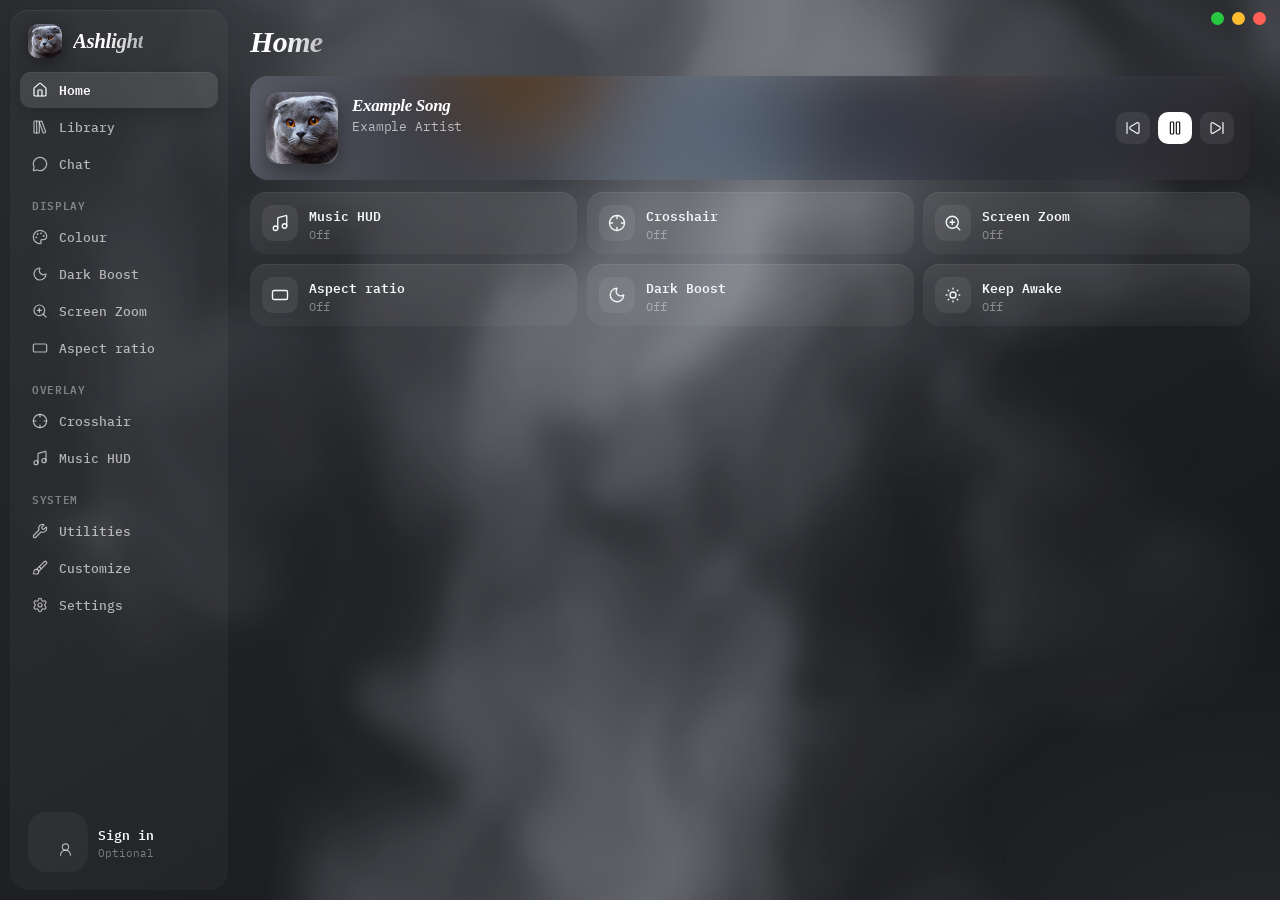
==== demo/index.html @ 07a999a4 "Ashlight 0.8.1 Co-Authored-By: Claude Opus 5.5 <noreply@anthropic.com>" ====
<!doctype html>
<html lang="en">
  <head>
    <meta charset="utf-8" />
    <title>Ashlight</title>
    <link rel="icon" href="logo.png" />
    <link rel="stylesheet" href="styles.css?v=0.8.1-mw9hhuor" />
    <link rel="stylesheet" href="controls.css?v=0.8.1-mw9hhuor" />
    <link rel="stylesheet" href="demo.css?v=0.8.1-mw9hhuor" />
  </head>
  <body>
    <canvas class="smoke" id="smoke" aria-hidden="true"></canvas>
    <div class="bg-layer" id="bg" aria-hidden="true"></div>
    <svg class="filters" aria-hidden="true" width="0" height="0">
      <!-- Bends the picture behind liquid-glass panels a little, like thick glass, without blurring it. -->
      <filter id="liquid" x="0" y="0" width="100%" height="100%" color-interpolation-filters="sRGB">
        <feTurbulence type="fractalNoise" baseFrequency="0.006 0.009" numOctaves="2" seed="7" result="noise" />
        <feDisplacementMap in="SourceGraphic" in2="noise" scale="26" xChannelSelector="R" yChannelSelector="G" />
      </filter>
    </svg>
    <aside class="side">
      <div class="lights" id="lights"></div>
      <div class="brand">
        <img src="logo.png" alt="" draggable="false" />
        <span>Ashlight</span>
      </div>
      <nav id="nav" aria-label="Pages"><span class="nav-pill" id="pill"></span></nav>
      <button class="profile" id="profile"></button>
    </aside>
    <main>
      <div class="titlebar"><div class="lights" id="lightsRight"></div></div>
      <div class="page-wrap" id="page"></div>
    </main>
    <div class="tooltip" id="tooltip" role="tooltip"></div>
    <div class="toast" id="toast" role="status"></div>
    <script type="module" src="demo.js?v=0.8.1-mw9hhuor"></script>
  </body>
</html>
---- demo/styles.css ----
@font-face { font-family: "Plex Mono"; src: url("../assets/plex-300.woff2") format("woff2"); font-weight: 300; font-display: block; }
@font-face { font-family: "Plex Mono"; src: url("../assets/plex-400.woff2") format("woff2"); font-weight: 400; font-display: block; }
@font-face { font-family: "Plex Mono"; src: url("../assets/plex-500.woff2") format("woff2"); font-weight: 500; font-display: block; }
@font-face { font-family: "Plex Mono"; src: url("../assets/plex-600.woff2") format("woff2"); font-weight: 600; font-display: block; }
@font-face { font-family: "Plex Mono"; src: url("../assets/plex-700.woff2") format("woff2"); font-weight: 700; font-display: block; }

:root {
  color-scheme: dark;
  --ink: #f5f6f7;
  --ink-2: rgba(255, 255, 255, 0.64);
  --ink-3: rgba(255, 255, 255, 0.4);
  --surface: rgba(255, 255, 255, 0.045);
  --surface-2: rgba(255, 255, 255, 0.075);
  --raise: inset 0 1px 0 rgba(255, 255, 255, 0.06);
  --track: rgba(255, 255, 255, 0.12);
  --accent: #ffffff;
  --on-accent: #17181b;
  --warn: #e8c48a;
  --bg-a: 40, 42, 46;
  --bg-b: 22, 23, 26;
  --glow-1: 205, 210, 220;
  --glow-2: 150, 156, 168;
  --ease: cubic-bezier(0.22, 1, 0.36, 1);
  --spring: cubic-bezier(0.34, 1.45, 0.64, 1);
  --fast: 200ms;
  --slow: 380ms;
  --font: "Plex Mono", Consolas, monospace;
  font-family: var(--font);
  font-size: 12.5px;
  letter-spacing: -0.01em;
  -webkit-font-smoothing: antialiased;
}

* { box-sizing: border-box; }
html, body { height: 100%; margin: 0; }
html { background: rgb(var(--bg-b)); }
button, select, input { font: inherit; color: inherit; }
::selection { background: rgba(255, 255, 255, 0.28); }
svg.lucide { width: 16px; height: 16px; flex: none; stroke-width: 1.8; }
.filters { position: absolute; }

/* Soft coloured light painted straight into the background: no blur filters, so it costs nothing to draw. */
body {
  display: grid; grid-template-columns: 228px 1fr; overflow: hidden; color: var(--ink); user-select: none;
  background:
    radial-gradient(620px 420px at 30% -10%, rgba(var(--glow-1), 0.13), transparent 70%),
    radial-gradient(700px 520px at 100% 110%, rgba(var(--glow-2), 0.14), transparent 70%),
    linear-gradient(150deg, rgb(var(--bg-a)), rgb(var(--bg-b)));
}

/* Sidebar: a floating panel */
.side { position: relative; display: flex; flex-direction: column; margin: 10px 0 10px 10px; padding: 12px 10px 10px; border-radius: 18px; background: rgba(255, 255, 255, 0.035); box-shadow: var(--raise); -webkit-app-region: drag; }
.lights { display: flex; gap: 8px; padding: 2px 6px 12px; -webkit-app-region: no-drag; }
.light { display: grid; place-items: center; width: 13px; height: 13px; padding: 0; border: 0; border-radius: 50%; cursor: pointer; transition: transform var(--fast) var(--spring), filter var(--fast) var(--ease); }
.light svg.lucide { width: 9px; height: 9px; stroke-width: 3; color: rgba(0, 0, 0, 0.6); opacity: 0; transition: opacity 120ms ease; }
.lights:hover .light svg.lucide { opacity: 1; }
.light:hover { transform: scale(1.15); }
.light:active { filter: brightness(0.85); }
.light.close { background: #ff5f57; }
.light.min { background: #febc2e; }
.light.max { background: #28c840; }
.brand { display: flex; align-items: center; gap: 11px; padding: 2px 8px 14px; font-size: 18px; font-weight: 600; letter-spacing: -0.04em; }
.brand span, .page-head h1, .player-title, .welcome h1 { background: linear-gradient(100deg, #fff 10%, var(--accent) 45%, rgba(255, 255, 255, 0.6) 100%); -webkit-background-clip: text; background-clip: text; color: transparent; }
.brand img { width: 34px; height: 34px; border-radius: 10px; box-shadow: 0 4px 18px rgba(0, 0, 0, 0.45); transition: transform var(--slow) var(--spring); -webkit-app-region: no-drag; }
.brand img:hover { transform: scale(1.09) rotate(-3deg); }

nav { position: relative; display: flex; flex-direction: column; -webkit-app-region: no-drag; }
.nav-group { margin: 12px 0 5px 12px; color: var(--ink-3); font-size: 10.5px; font-weight: 600; letter-spacing: 0.06em; text-transform: uppercase; }
.nav-pill { position: absolute; left: 0; right: 0; top: 0; height: 36px; border-radius: 11px; background: rgba(255, 255, 255, 0.1); box-shadow: var(--raise), 0 6px 18px rgba(0, 0, 0, 0.18); transition: transform 460ms var(--spring); }
.nav-item { position: relative; display: flex; align-items: center; gap: 11px; width: 100%; height: 36px; margin-bottom: 1px; padding: 0 12px; border: 0; border-radius: 11px; background: transparent; color: var(--ink-2); font-weight: 450; cursor: pointer; text-align: left; transition: color var(--fast) var(--ease), transform var(--fast) var(--ease); }
.nav-item svg { transition: transform var(--slow) var(--spring); }
.nav-item:hover { color: var(--accent); }
.nav-item:hover svg { transform: scale(1.16); }
.nav-item:active { transform: scale(0.98); }
.nav-item.on { color: var(--accent); font-weight: 550; }
.nav-item .dot { width: 6px; height: 6px; margin-left: auto; border-radius: 50%; background: var(--accent); opacity: 0; transform: scale(0.4); transition: opacity var(--fast) var(--ease), transform var(--slow) var(--spring); }
.nav-item.active-feature .dot { opacity: 0.9; transform: none; }
:focus-visible { outline: none; }
button:focus-visible { box-shadow: 0 0 0 2px rgba(255, 255, 255, 0.45); }
input[type="range"]:focus-visible::-webkit-slider-thumb { box-shadow: 0 2px 10px rgba(0, 0, 0, 0.45), 0 0 0 6px rgba(255, 255, 255, 0.16); }


/* Main */
main { position: relative; display: flex; flex-direction: column; min-width: 0; height: 100vh; }
.titlebar { flex: none; height: 22px; -webkit-app-region: drag; }
.page-wrap { flex: 1; min-height: 0; overflow-y: auto; overflow-x: hidden; padding: 0 22px 22px 22px; scrollbar-gutter: stable; }
.page-wrap::-webkit-scrollbar { width: 8px; }
.page-wrap::-webkit-scrollbar-thumb { background: rgba(255, 255, 255, 0.14); border-radius: 8px; border: 2px solid transparent; background-clip: padding-box; }
.page-wrap::-webkit-scrollbar-thumb:hover { background: rgba(255, 255, 255, 0.3); background-clip: padding-box; border: 2px solid transparent; }

.page-head { display: flex; align-items: center; justify-content: space-between; gap: 12px; min-height: 40px; margin-bottom: 14px; }
.page-head h1 { margin: 0; font-size: 28px; font-weight: 600; letter-spacing: -0.06em; }

.grid { display: grid; grid-template-columns: 1fr 1fr; gap: 12px; align-items: start; }
.stack { display: flex; flex-direction: column; gap: 12px; min-width: 0; }
.span { grid-column: 1 / -1; }

/* Cards */
.card { position: relative; padding: 16px; overflow: hidden; border-radius: 18px; background: linear-gradient(180deg, var(--surface-2), var(--surface)); box-shadow: var(--raise), 0 10px 30px rgba(0, 0, 0, 0.12); transition: background var(--slow) var(--ease); }
.card > * { position: relative; }
.card-title { display: flex; align-items: center; gap: 8px; margin: 0 0 13px; color: var(--ink-2); font-size: 12.5px; font-weight: 550; }
.card-title svg.lucide { width: 15px; height: 15px; }

.row { display: flex; align-items: center; justify-content: space-between; gap: 14px; min-height: 34px; border-radius: 8px; }
.row + .row, .row + .slider, .slider + .row, .gap { margin-top: 10px; }
.row-label { display: flex; align-items: center; gap: 7px; min-width: 0; }
.tipped { cursor: help; }
.note { color: var(--ink-3); font-size: 12px; line-height: 1.5; }
.note.warn { color: var(--warn); }
.spread { display: flex; align-items: center; gap: 8px; flex-wrap: wrap; }

/* Slider */
.slider { display: block; padding: 2px 0; }
.slider + .slider { margin-top: 8px; }
.slider .top { display: flex; justify-content: space-between; margin-bottom: 4px; }
.slider .value { color: var(--accent); font-weight: 600; font-variant-numeric: tabular-nums; }
input[type="range"] { -webkit-appearance: none; appearance: none; display: block; width: 100%; height: 22px; margin: 0; background: transparent; cursor: grab; }
input[type="range"]:active { cursor: grabbing; }
input[type="range"]::-webkit-slider-runnable-track { height: 6px; border-radius: 6px; background: linear-gradient(to right, var(--track) var(--a, 0%), var(--accent) var(--a, 0%), var(--accent) var(--b, 0%), var(--track) var(--b, 0%)); }
input[type="range"]::-webkit-slider-thumb { -webkit-appearance: none; appearance: none; width: 18px; height: 18px; margin-top: -6px; border-radius: 50%; background: var(--accent); border: 0; box-shadow: 0 2px 8px rgba(0, 0, 0, 0.45); transition: transform var(--fast) var(--spring), box-shadow var(--fast) var(--ease); }
input[type="range"]:hover::-webkit-slider-thumb { transform: scale(1.12); box-shadow: 0 2px 10px rgba(0, 0, 0, 0.45), 0 0 0 6px rgba(255, 255, 255, 0.1); }
input[type="range"]:active::-webkit-slider-thumb { transform: scale(1.2); box-shadow: 0 2px 12px rgba(0, 0, 0, 0.5), 0 0 0 9px rgba(255, 255, 255, 0.13); }

/* Switch */
.switch { position: relative; flex: none; width: 42px; height: 24px; padding: 0; border: 0; border-radius: 24px; background: var(--track); cursor: pointer; transition: background var(--slow) var(--ease); }
.switch::after { content: ""; position: absolute; left: 3px; top: 3px; width: 18px; height: 18px; border-radius: 50%; background: var(--ink); box-shadow: 0 2px 5px rgba(0, 0, 0, 0.4); transition: transform var(--slow) var(--spring), background var(--fast) var(--ease), width var(--fast) var(--ease); }
.switch:hover { background: rgba(255, 255, 255, 0.2); }
.switch:active::after { width: 22px; }
.switch[aria-checked="true"] { background: var(--accent); }
.switch[aria-checked="true"]::after { transform: translateX(18px); background: var(--on-accent); }
.switch[aria-checked="true"]:active::after { transform: translateX(14px); }

/* Buttons */
.btn { display: inline-flex; align-items: center; justify-content: center; gap: 7px; height: 32px; padding: 0 13px; border: 0; border-radius: 10px; background: rgba(255, 255, 255, 0.075); cursor: pointer; white-space: nowrap; font-weight: 500; transition: background var(--fast) var(--ease), color var(--fast) var(--ease), transform var(--fast) var(--spring), box-shadow var(--fast) var(--ease); }
.btn:hover { background: var(--accent); color: var(--on-accent); transform: translateY(-1px); box-shadow: 0 8px 22px rgba(255, 255, 255, 0.12); }
.btn:active { transform: translateY(0) scale(0.97); }
.btn:disabled { opacity: 0.45; pointer-events: none; }
.btn.primary { background: var(--accent); color: var(--on-accent); font-weight: 600; }
.btn.ghost { background: transparent; color: var(--ink-2); }
.btn.ghost:hover { background: rgba(255, 255, 255, 0.08); color: var(--ink); box-shadow: none; }
.btn.big { height: 40px; padding: 0 20px; border-radius: 12px; }
.btn.icon { width: 34px; padding: 0; }

/* Keybind button */
.btn.key { gap: 8px; min-width: 120px; padding: 0 10px; justify-content: flex-start; }
.btn.key svg.lucide { width: 14px; height: 14px; opacity: 0.55; }
.keycap { padding: 2px 7px; border-radius: 6px; background: rgba(255, 255, 255, 0.1); box-shadow: inset 0 -2px 0 rgba(0, 0, 0, 0.25); font-weight: 600; font-variant-numeric: tabular-nums; }
.btn.key:hover .keycap { background: rgba(0, 0, 0, 0.1); }
.btn.key.unset .keycap { background: transparent; box-shadow: none; color: var(--ink-3); font-weight: 450; padding: 0; }
.key-hint { color: var(--ink-3); font-size: 11px; }
.btn.key.listening, .btn.key.listening:hover { background: rgba(255, 255, 255, 0.14); color: var(--ink); transform: none; box-shadow: 0 0 0 2px var(--accent); animation: listen 1.3s ease-in-out infinite; }
.btn.key.listening .key-hint { color: var(--ink-2); }
@keyframes listen { 50% { box-shadow: 0 0 0 4px rgba(255, 255, 255, 0.15); } }

/* Segmented control */
.seg { position: relative; display: inline-grid; grid-auto-flow: column; grid-auto-columns: 1fr; padding: 3px; border-radius: 11px; background: rgba(0, 0, 0, 0.22); }
.seg .thumb { position: absolute; left: 3px; top: 3px; bottom: 3px; border-radius: 8px; background: var(--accent); box-shadow: 0 2px 8px rgba(0, 0, 0, 0.3); transition: transform var(--slow) var(--spring); }
.seg button { position: relative; min-width: 66px; height: 26px; padding: 0 10px; border: 0; background: transparent; color: var(--ink-2); cursor: pointer; font-weight: 500; transition: color var(--fast) var(--ease); }
.seg button:hover { color: var(--accent); }
.seg button.on, .seg button.on:hover { color: var(--on-accent); font-weight: 600; }

/* Chips */
.chips { display: flex; flex-wrap: wrap; gap: 6px; }
.chip { height: 30px; padding: 0 12px; border: 0; border-radius: 99px; background: rgba(255, 255, 255, 0.06); color: var(--ink-2); cursor: pointer; font-weight: 500; transition: background var(--fast) var(--ease), color var(--fast) var(--ease), transform var(--fast) var(--spring); }
.chip:hover { color: var(--ink); background: rgba(255, 255, 255, 0.12); transform: translateY(-1px); }
.chip.on, .chip.on:hover { background: var(--accent); color: var(--on-accent); font-weight: 600; }

/* Corner picker */
.corners { display: grid; grid-template-columns: repeat(2, 26px); gap: 4px; padding: 4px; border-radius: 10px; background: rgba(0, 0, 0, 0.22); }
.corners button { width: 26px; height: 18px; padding: 0; border: 0; border-radius: 5px; background: rgba(255, 255, 255, 0.08); cursor: pointer; transition: background var(--fast) var(--ease), transform var(--fast) var(--spring); }
.corners button:hover { background: rgba(255, 255, 255, 0.3); transform: scale(1.08); }
.corners button.on { background: var(--accent); }

/* Swatches */
.swatches { display: flex; align-items: center; gap: 8px; flex-wrap: wrap; }
.swatch { width: 23px; height: 23px; padding: 0; border: 0; border-radius: 50%; background: var(--c); cursor: pointer; position: relative; transition: transform var(--fast) var(--spring); }
.swatch:hover { transform: scale(1.18); }
.swatch.on { transform: scale(1.2); }
.swatch.on::after { content: ""; position: absolute; inset: 8px; border-radius: 50%; background: #fff; mix-blend-mode: difference; }

/* Home */
.tiles { display: grid; grid-template-columns: repeat(3, 1fr); gap: 10px; }
.tiles.five { grid-template-columns: repeat(5, 1fr); }
.tile { display: flex; align-items: center; gap: 11px; min-height: 62px; padding: 10px 12px; border: 0; border-radius: 16px; background: linear-gradient(180deg, var(--surface-2), var(--surface)); box-shadow: var(--raise); cursor: pointer; text-align: left; transition: background var(--fast) var(--ease), color var(--fast) var(--ease), transform var(--fast) var(--spring); }
.tile:hover { background: rgba(255, 255, 255, 0.1); transform: translateY(-2px); }
.tile:active { transform: scale(0.98); }
.tile-icon { display: grid; place-items: center; flex: none; width: 36px; height: 36px; border-radius: 11px; background: rgba(255, 255, 255, 0.07); transition: background var(--fast) var(--ease); }
.tile-icon svg.lucide { width: 18px; height: 18px; }
.tile-text { display: flex; flex-direction: column; min-width: 0; }
.tile-text b { font-weight: 600; white-space: nowrap; overflow: hidden; text-overflow: ellipsis; }
.tile-text small { color: var(--ink-3); font-size: 11.5px; }
.tile[aria-pressed="true"] { background: var(--accent); color: var(--on-accent); }
.tile[aria-pressed="true"] .tile-icon { background: rgba(0, 0, 0, 0.1); }
.tile[aria-pressed="true"] small { color: inherit; opacity: 0.7; }

.notices { display: flex; flex-direction: column; gap: 10px; }
.notices:empty { display: none; }
.notice { display: flex; align-items: center; gap: 14px; padding: 13px 14px; animation: drop 520ms var(--ease) both; }
@keyframes drop { from { opacity: 0; transform: translateY(-8px); } }
.notice-icon { display: grid; place-items: center; flex: none; width: 38px; height: 38px; border-radius: 12px; background: var(--accent); color: var(--on-accent); }
.notice-text { flex: 1; min-width: 0; }
.notice-text b { font-size: 13.5px; }
.notice-text p { margin: 2px 0 0; color: var(--ink-2); line-height: 1.45; white-space: pre-line; }

.player { display: flex; align-items: center; gap: 14px; min-height: 100px; overflow: hidden; }
.player-bg { position: absolute !important; inset: 0; width: 100%; height: 100%; object-fit: cover; filter: blur(30px) saturate(1.4) brightness(0.55); transform: scale(1.5); opacity: 0; transition: opacity 700ms ease; }
.player-bg.on { opacity: 1; }
.player-art { flex: none; width: 72px; height: 72px; border-radius: 13px; object-fit: cover; background: rgba(255, 255, 255, 0.08); box-shadow: 0 8px 22px rgba(0, 0, 0, 0.4); }
.player-meta { flex: 1; min-width: 0; }
.player-title { font-size: 17px; font-weight: 600; letter-spacing: -0.03em; white-space: nowrap; overflow: hidden; text-overflow: ellipsis; }
.player-sub { margin-top: 2px; color: var(--ink-2); white-space: nowrap; overflow: hidden; text-overflow: ellipsis; }
.player-lyric { margin-top: 8px; min-height: 18px; font-weight: 550; white-space: nowrap; overflow: hidden; text-overflow: ellipsis; }

/* Crosshair */
.preview { padding: 0; height: 260px; }
.preview canvas { display: block; width: 100%; height: 100%; }
.preview .scene { position: absolute; inset: 0; background: #2a2c31; }
.styles { display: grid; grid-template-columns: repeat(6, 1fr); gap: 6px; margin-bottom: 12px; }
.style { aspect-ratio: 1; min-width: 0; padding: 0; border: 0; border-radius: 12px; background: rgba(0, 0, 0, 0.2); cursor: pointer; display: grid; place-items: center; transition: background var(--fast) var(--ease), transform var(--fast) var(--spring); }
.style canvas { display: block; width: 100%; height: 100%; }
.style:hover { transform: translateY(-2px); background: rgba(255, 255, 255, 0.08); }
.style.on { background: rgba(255, 255, 255, 0.2); }

/* Fields */
.text { width: 100%; height: 36px; padding: 0 12px; border: 0; border-radius: 11px; background: rgba(255, 255, 255, 0.07); user-select: text; outline: none; transition: background var(--fast) var(--ease), box-shadow var(--fast) var(--ease); }
.text:hover { background: rgba(255, 255, 255, 0.1); }
.text:focus { background: rgba(255, 255, 255, 0.12); box-shadow: 0 0 0 2px rgba(255, 255, 255, 0.35); }
.text.num { width: 72px; text-align: center; font-variant-numeric: tabular-nums; }
.field { display: block; }
.field + .field { margin-top: 10px; }
.field > span { display: block; margin-bottom: 6px; color: var(--ink-2); font-size: 12px; }

/* Large sliders */
.slider.hero .top small { color: var(--ink-3); font-size: 11px; }
.hero-value { margin: 2px 0 4px; }
.hero-value .value { display: inline-block; font-size: 32px; font-weight: 600; letter-spacing: -0.06em; color: var(--ink); }
.pair { display: grid; grid-template-columns: 1fr 1fr; gap: 8px 18px; }
.pair .slider + .slider { margin-top: 0; }

/* Colour wheel */
.wheel-box { display: flex; justify-content: center; margin: 12px 0; }
.wheel { position: relative; width: 176px; height: 176px; border-radius: 50%; cursor: crosshair; touch-action: none; background: conic-gradient(#f00, #ff0, #0f0, #0ff, #00f, #f0f, #f00); transition: filter var(--slow) var(--ease), opacity var(--slow) var(--ease); }
.wheel.off { filter: saturate(0.35); opacity: 0.65; }
.wheel-center { position: absolute; inset: 23px; display: flex; flex-direction: column; align-items: center; justify-content: center; gap: 1px; border-radius: 50%; background: rgb(24, 25, 29); pointer-events: none; }
.wheel-swatch { width: 38px; height: 38px; margin-bottom: 3px; border-radius: 50%; background: var(--c); }
.wheel-center b { font-size: 19px; font-weight: 600; letter-spacing: -0.04em; }
.wheel-center span { color: var(--ink-2); font-size: 11px; }
.wheel-thumb { position: absolute; width: 22px; height: 22px; margin: -11px 0 0 -11px; border-radius: 50%; background: var(--c); box-shadow: 0 0 0 3px #fff, 0 3px 10px rgba(0, 0, 0, 0.5); pointer-events: none; transition: transform var(--fast) var(--spring); }
.wheel:active .wheel-thumb { transform: scale(1.2); }

/* Aspect ratio */
.ratio-grid { display: grid; grid-template-columns: repeat(7, 1fr); gap: 6px; }
.ratio { display: flex; flex-direction: column; align-items: center; gap: 6px; padding: 9px 4px 8px; border: 0; border-radius: 12px; background: rgba(255, 255, 255, 0.05); color: var(--ink-2); cursor: pointer; font-weight: 550; transition: background var(--fast) var(--ease), color var(--fast) var(--ease), transform var(--fast) var(--spring); }
.ratio:hover { background: rgba(255, 255, 255, 0.11); color: var(--ink); transform: translateY(-2px); }
.ratio-box { display: grid; place-items: center; width: 100%; height: 30px; }
.ratio-shape { display: block; height: 22px; max-width: 46px; border-radius: 4px; background: currentColor; opacity: 0.55; }
.ratio.on { background: var(--accent); color: var(--on-accent); }
.ratio.on .ratio-shape { opacity: 0.85; }
.custom-ratio { flex-wrap: nowrap; }

/* Utilities */
.boost-hero { display: flex; align-items: center; gap: 16px; padding: 18px; }
.boost-icon { display: grid; place-items: center; flex: none; width: 50px; height: 50px; border-radius: 15px; background: rgba(255, 255, 255, 0.08); transition: background var(--slow) var(--ease), color var(--slow) var(--ease); }
.boost-icon svg.lucide { width: 24px; height: 24px; }
.boost-hero.on .boost-icon { background: var(--accent); color: var(--on-accent); }
.boost-text { flex: 1; min-width: 0; }
.boost-text h2 { margin: 0; font-size: 18px; font-weight: 600; letter-spacing: -0.04em; }
.boost-text p { margin: 3px 0 0; color: var(--ink-2); }
.tools { display: grid; grid-template-columns: repeat(3, 1fr); gap: 12px; }
.tool { display: flex; flex-direction: column; gap: 10px; }
.tool-head { display: flex; align-items: center; gap: 10px; }
.tool-icon { display: grid; place-items: center; width: 32px; height: 32px; border-radius: 10px; background: rgba(255, 255, 255, 0.07); }
.tool-text { flex: 1; color: var(--ink-2); line-height: 1.5; }
.tool-actions { margin-top: auto; }

/* Background and liquid glass */
.bg-layer { position: fixed; inset: 0; z-index: -1; overflow: hidden; background: #000; display: none; }
.bg-layer img, .bg-layer video { width: 100%; height: 100%; object-fit: cover; filter: blur(var(--bg-blur, 0)); transform: scale(calc(1 + var(--bg-blur-scale, 0))); opacity: calc(1 - var(--bg-dim, 0.4)); }
/* The picture sits behind the page, so the page itself must be clear for it to show. */
body.has-bg { background: transparent; }
html:has(body.has-bg) { background: #000; }
body.has-bg .bg-layer { display: block; }
body.has-bg .card, body.has-bg .tile, body.has-bg .side { background: rgb(22, 23, 26); }
body.see-desktop, html:has(body.see-desktop) { background: transparent; }
body.see-desktop .bg-layer { display: none; }
body.glass-panels .card, body.glass-panels .tile, body.glass-panels .side, body.glass-panels .ratio {
  background:
    linear-gradient(135deg, rgba(255, 255, 255, 0.16), rgba(255, 255, 255, 0.03) 38%, rgba(255, 255, 255, 0) 60%, rgba(255, 255, 255, 0.07)),
    rgba(10, 11, 14, var(--panel-o, 0.22));
  box-shadow:
    inset 0 1px 0 rgba(255, 255, 255, 0.42), inset 1px 0 0 rgba(255, 255, 255, 0.12), inset 0 -1px 0 rgba(255, 255, 255, 0.07),
    inset 0 0 22px rgba(255, 255, 255, 0.05), 0 14px 36px rgba(0, 0, 0, 0.3);
  text-shadow: 0 1px 6px rgba(0, 0, 0, 0.55);
}
body.glass-panels .tile[aria-pressed="true"], body.glass-panels .ratio.on { background: var(--accent); text-shadow: none; }
body.refract .card, body.refract .tile, body.refract .side { backdrop-filter: url(#liquid) saturate(1.35) brightness(1.06); }
body.font-sans { --font: "Segoe UI Variable Text", "Segoe UI", sans-serif; }
:root:has(body.font-sans) { --font: "Segoe UI Variable Text", "Segoe UI", sans-serif; font-size: 13.5px; letter-spacing: 0; }
body.no-motion *, body.no-motion *::before, body.no-motion *::after { animation: none !important; transition-duration: 1ms !important; }

.panel-modes { display: grid; grid-template-columns: 1fr 1fr; gap: 8px; }
.panel-mode { padding: 8px; border: 0; border-radius: 13px; background: rgba(0, 0, 0, 0.2); cursor: pointer; text-align: left; transition: background var(--fast) var(--ease), transform var(--fast) var(--spring); }
.panel-mode:hover { transform: translateY(-1px); background: rgba(255, 255, 255, 0.08); }
.panel-mode.on { background: rgba(255, 255, 255, 0.16); }
.panel-mode span { display: block; margin-top: 7px; font-weight: 500; }
.panel-preview { position: relative; display: grid; grid-template-columns: 1fr 2fr; grid-template-rows: 1fr 1fr; gap: 4px; height: 62px; padding: 6px; border-radius: 8px; background: #24262a; }
.panel-preview b { border-radius: 4px; background: #141518; }
.panel-preview b:first-child { grid-row: 1 / 3; }
.panel-preview.see { background: linear-gradient(120deg, #6a3df0, #e0463c 55%, #f5b73b); }
.panel-preview.see b { background: linear-gradient(135deg, rgba(255, 255, 255, 0.3), rgba(255, 255, 255, 0.04)); box-shadow: inset 0 1px 0 rgba(255, 255, 255, 0.6); }
.read-icon svg.lucide { width: 15px; height: 15px; }
.read-icon { display: inline-flex; color: var(--ink); }
.read-icon.bad { color: var(--warn); }
.read-row > span { color: var(--ink-2); }
.hash { display: block; padding: 8px 10px; border-radius: 9px; background: rgba(0, 0, 0, 0.25); color: var(--ink-2); font-family: "Plex Mono", Consolas, monospace; font-size: 11px; line-height: 1.5; overflow-wrap: anywhere; user-select: text; }

/* Theme picker: colour only, the name shows on hover */
.themes { display: grid; grid-template-columns: repeat(6, 1fr); gap: 7px; }
.theme { position: relative; aspect-ratio: 1.35; padding: 0; border: 0; border-radius: 12px; background: radial-gradient(circle at 78% 18%, var(--c3), transparent 55%), linear-gradient(135deg, var(--c1), var(--c2)); cursor: pointer; transition: transform var(--fast) var(--spring), box-shadow var(--fast) var(--ease); }
.theme:hover { transform: translateY(-2px) scale(1.04); }
.theme.on { box-shadow: 0 0 0 2px var(--accent); }
.theme.on::after { content: ""; position: absolute; right: 7px; bottom: 7px; width: 8px; height: 8px; border-radius: 50%; background: #fff; }

/* Colour test strip */
.strip { height: 22px; border-radius: 6px; }
.strip.rainbow { background: linear-gradient(90deg, #ff2a2a, #ffd02a, #2ae86a, #2ad6f0, #3a5cff, #e02ae0); }
.strip.steps { display: grid; grid-template-columns: repeat(12, 1fr); overflow: hidden; margin-top: 6px; }
.strip.steps i { background: var(--c); }

/* Live stats */
.stats { display: grid; grid-template-columns: repeat(4, 1fr); gap: 10px; }
.stat { padding: 13px 14px; }
.stat .name { display: flex; align-items: center; gap: 6px; color: var(--ink-2); font-size: 12px; }
.stat .name svg.lucide { width: 13px; height: 13px; }
.stat .num { margin: 5px 0 0; font-size: 22px; font-weight: 600; letter-spacing: -0.03em; font-variant-numeric: tabular-nums; }
.stat .num em { margin-left: 2px; color: var(--ink-3); font-size: 12.5px; font-style: normal; font-weight: 450; }
.meter { height: 4px; margin-top: 9px; border-radius: 4px; background: var(--track); overflow: hidden; }
.meter i { display: block; height: 100%; width: 100%; border-radius: 4px; background: var(--accent); transform-origin: left; transform: scaleX(0); transition: transform 800ms var(--ease); }


/* Tooltip and toast */
.tooltip { position: fixed; z-index: 70; left: 0; top: 0; max-width: 270px; padding: 8px 11px; border-radius: 10px; background: rgba(30, 32, 36, 0.98); box-shadow: 0 14px 34px rgba(0, 0, 0, 0.45), inset 0 1px 0 rgba(255, 255, 255, 0.06); color: var(--ink); font-size: 12px; line-height: 1.45; pointer-events: none; opacity: 0; transform: translateY(4px) scale(0.97); transform-origin: top left; transition: opacity 160ms var(--ease), transform 220ms var(--ease); }
.tooltip.show { opacity: 1; transform: none; }
.toast { position: fixed; left: calc(50% + 114px); bottom: 20px; z-index: 65; max-width: 560px; padding: 10px 16px; border-radius: 12px; background: rgba(40, 42, 46, 0.96); box-shadow: 0 16px 40px rgba(0, 0, 0, 0.4), inset 0 1px 0 rgba(255, 255, 255, 0.06); pointer-events: none; opacity: 0; transform: translate3d(-50%, 12px, 0) scale(0.97); transition: opacity var(--slow) var(--ease), transform var(--slow) var(--spring); }
.toast.show { opacity: 1; transform: translate3d(-50%, 0, 0) scale(1); }

@media (max-width: 980px) {
  .tiles.five, .tools { grid-template-columns: repeat(2, 1fr); }
  .ratio-grid { grid-template-columns: repeat(4, 1fr); }
}
@media (prefers-reduced-motion: reduce) {
  *, *::before, *::after { animation: none !important; transition-duration: 1ms !important; }
}

/* Close animation: the page settles back a touch while the window fades out. */
body { transition: transform 170ms cubic-bezier(0.4, 0, 1, 1); }
body.closing { transform: scale(0.97); pointer-events: none; }

/* Window buttons: macOS lights or Windows buttons, on either side */
.titlebar { position: relative; height: 22px; }
.titlebar .lights:not(:empty) { position: absolute; right: 14px; top: 12px; z-index: 5; padding: 0; }
body:not(.buttons-left) .page-head { padding-right: 76px; }
body:not(.buttons-left):has(.lights.win:not(:empty)) .page-head { padding-right: 132px; }
.side .lights:empty { display: none; }
.titlebar .lights.win { top: 0; right: 0; gap: 0; }
.wbtn { display: grid; place-items: center; width: 44px; height: 34px; padding: 0; border: 0; background: transparent; color: var(--ink-2); cursor: pointer; transition: background var(--fast) var(--ease), color var(--fast) var(--ease); -webkit-app-region: no-drag; }
.wbtn svg.lucide { width: 14px; height: 14px; }
.wbtn:hover { background: rgba(255, 255, 255, 0.1); color: #fff; }
.wbtn.close:hover { background: #e81123; color: #fff; }
.titlebar .lights.win .wbtn:last-child { border-top-right-radius: 0; }
.side .lights.win { gap: 2px; padding: 0 0 8px; }
.side .lights.win .wbtn { width: 36px; height: 28px; border-radius: 8px; }

/* Profile */
.profile { display: flex; align-items: center; gap: 10px; margin-top: auto; padding: 8px; border: 0; border-radius: 13px; background: transparent; color: inherit; cursor: pointer; text-align: left; transition: background var(--fast) var(--ease); -webkit-app-region: no-drag; }
.profile:hover { background: rgba(255, 255, 255, 0.07); }
.profile-text { display: flex; flex-direction: column; min-width: 0; }
.profile-text b { font-weight: 600; white-space: nowrap; overflow: hidden; text-overflow: ellipsis; }
.profile-text small { color: var(--ink-3); font-size: 11px; }
.avatar { flex: none; border-radius: 50%; object-fit: cover; background: rgba(255, 255, 255, 0.08); }
.avatar.small { width: 30px; height: 30px; }
.avatar.big { width: 52px; height: 52px; }
.avatar.empty { display: grid; place-items: center; color: var(--ink-2); }
.avatar.empty svg.lucide { width: 15px; height: 15px; }
.account { display: flex; align-items: center; gap: 14px; }
.account-text { flex: 1; display: flex; flex-direction: column; min-width: 0; }
.account-text b { font-size: 15px; }
.account-text small { color: var(--ink-3); }
.or { color: var(--ink-3); font-size: 11.5px; text-align: center; }
.btn.primary svg.lucide { opacity: 1; }

/* Verify */
.verdict { display: flex; align-items: center; gap: 9px; padding: 10px 12px; border-radius: 12px; background: rgba(255, 255, 255, 0.06); font-weight: 550; }
.verdict.good { background: var(--accent); color: var(--on-accent); }
.verdict.bad { background: rgba(255, 120, 100, 0.18); color: #ffc2b8; }

/* Intro */
.intro { position: fixed; inset: 0; z-index: 80; display: flex; flex-direction: column; align-items: center; justify-content: center; gap: 16px; background: linear-gradient(150deg, rgb(var(--bg-a)), rgb(var(--bg-b))); transition: opacity 600ms var(--ease); }
.intro img { width: 92px; height: 92px; border-radius: 26px; box-shadow: 0 24px 60px rgba(0, 0, 0, 0.5); animation: intro-pop 700ms var(--spring) both; }
.intro b { min-height: 1.2em; font-size: 26px; font-weight: 600; letter-spacing: -0.05em; }
.intro.out { opacity: 0; pointer-events: none; }
.intro.out img { transform: scale(1.15); transition: transform 600ms var(--ease); }
@keyframes intro-pop { from { opacity: 0; transform: scale(0.6); } }
body.entered .side, body.entered .page-wrap { animation: settle 700ms var(--ease) both; }
body.entered .page-wrap { animation-delay: 80ms; }
@keyframes settle { from { opacity: 0; transform: translateY(10px) scale(0.99); } }

/* Smoothness: each card paints on its own, so one changing doesn't repaint the rest */
.card, .tile { contain: paint; }

.notice.important .notice-icon { background: #ff6b5e; color: #fff; }


.hex-tag { padding: 6px 10px; border-radius: 9px; background: rgba(255, 255, 255, 0.07); color: var(--ink-2); font-family: inherit; font-size: 12px; }

/* Headings: a bold italic serif */
:root { --display: Georgia, "Iowan Old Style", "Times New Roman", serif; }
.page-head h1, .brand span, .hello h1, .player-title, .boost-text h2, .intro b { font-family: var(--display); font-style: italic; font-weight: 700; letter-spacing: -0.02em; }
.page-head h1 { font-size: 30px; }
.brand span { font-size: 21px; }

/* Smoke behind the app */
.smoke { position: fixed; inset: 0; z-index: 0; width: 100%; height: 100%; pointer-events: none; opacity: 0; transition: opacity 900ms var(--ease); }
body.smoky .smoke { opacity: 1; }
body.has-bg .smoke { display: none; }
.side, main { position: relative; z-index: 1; }


/* Typing a value on a slider */
.slider .value { cursor: text; border-radius: 6px; padding: 0 3px; margin-right: -3px; transition: background var(--fast) var(--ease); }
.slider .value:hover { background: rgba(255, 255, 255, 0.08); }
.value-edit { width: 74px; height: 24px; padding: 0 6px; border: 0; border-radius: 7px; background: rgba(255, 255, 255, 0.12); color: var(--ink); font: inherit; font-weight: 600; text-align: right; outline: none; box-shadow: 0 0 0 2px var(--accent); user-select: text; }
.hero-value .value-edit { width: 120px; height: 40px; font-size: 26px; text-align: left; }

/* Library */
.section-title { margin: 0; font-family: var(--display); font-style: italic; font-size: 17px; font-weight: 700; }
.library-bar { display: flex; flex-wrap: wrap; align-items: center; gap: 10px; }
.library-bar .search { width: 220px; }
.recent { display: grid; grid-template-columns: repeat(3, 1fr); gap: 12px; }
.games { display: grid; grid-template-columns: repeat(auto-fill, minmax(132px, 1fr)); gap: 14px; }
.game { position: relative; display: flex; flex-direction: column; gap: 7px; cursor: pointer; }
.cover { position: relative; aspect-ratio: 2 / 3; overflow: hidden; border-radius: 14px; background: rgba(255, 255, 255, 0.05); box-shadow: 0 10px 26px rgba(0, 0, 0, 0.35); transition: transform 260ms var(--spring), box-shadow 260ms var(--ease); }
.cover img { width: 100%; height: 100%; object-fit: cover; opacity: 0; transition: opacity 400ms var(--ease); }
.cover img.in { opacity: 1; }
.cover.plain { display: grid; place-items: center; background: linear-gradient(150deg, hsl(var(--h) 45% 32%), hsl(calc(var(--h) + 40) 50% 16%)); }
.cover.plain span { font-family: var(--display); font-style: italic; font-weight: 700; font-size: 34px; color: rgba(255, 255, 255, 0.85); }
.game:hover .cover { transform: translateY(-4px) scale(1.02); box-shadow: 0 18px 40px rgba(0, 0, 0, 0.45); }
.game-info { display: flex; flex-direction: column; min-width: 0; padding: 0 2px; }
.game-info b { font-weight: 600; white-space: nowrap; overflow: hidden; text-overflow: ellipsis; }
.game-info small { color: var(--ink-3); font-size: 11px; }
.game-play { position: absolute; left: 50%; top: 38%; display: grid; place-items: center; width: 52px; height: 52px; margin: -26px 0 0 -26px; border: 0; border-radius: 50%; background: var(--accent); color: var(--on-accent); cursor: pointer; opacity: 0; transform: scale(0.8); box-shadow: 0 10px 30px rgba(0, 0, 0, 0.5); transition: opacity 200ms var(--ease), transform 260ms var(--spring); }
.game-play svg.lucide { width: 22px; height: 22px; margin-left: 2px; }
.game:hover .game-play { opacity: 1; transform: none; }
.game-hide { position: absolute; right: 6px; top: 6px; display: grid; place-items: center; width: 24px; height: 24px; padding: 0; border: 0; border-radius: 50%; background: rgba(0, 0, 0, 0.55); color: #fff; cursor: pointer; opacity: 0; transition: opacity 200ms var(--ease); }
.game-hide svg.lucide { width: 13px; height: 13px; }
.game:hover .game-hide { opacity: 1; }
.game.wide { flex-direction: row; align-items: center; gap: 12px; padding: 10px; border-radius: 16px; background: linear-gradient(180deg, var(--surface-2), var(--surface)); box-shadow: var(--raise); }
.game.wide .cover { width: 52px; flex: none; border-radius: 10px; box-shadow: none; }
.game.wide:hover .cover { transform: none; }
.game.wide .game-play { position: static; margin: 0 0 0 auto; width: 36px; height: 36px; opacity: 1; transform: none; flex: none; }
.game.wide .game-play svg.lucide { width: 16px; height: 16px; }
.game.wide .game-hide { display: none; }
.empty { display: flex; flex-direction: column; gap: 4px; padding: 30px; border-radius: 18px; background: rgba(255, 255, 255, 0.04); text-align: center; grid-column: 1 / -1; }

/* Share */
.share-idle { display: flex; flex-direction: column; align-items: center; gap: 18px; padding: 36px 16px; text-align: center; }
.share-hero { display: flex; flex-direction: column; align-items: center; gap: 8px; }
.share-hero svg.lucide { width: 38px; height: 38px; color: var(--accent); }
.share-hero b { font-family: var(--display); font-style: italic; font-size: 22px; }
.share-frame { position: relative; overflow: hidden; border-radius: 14px; background: #000; aspect-ratio: 16 / 9; }
.share-video { width: 100%; height: 100%; object-fit: contain; }
.share-status { position: absolute; left: 10px; top: 10px; display: flex; gap: 8px; align-items: center; }
.share-status > span { display: inline-flex; align-items: center; gap: 6px; padding: 5px 10px; border-radius: 99px; background: rgba(15, 16, 18, 0.75); font-weight: 600; font-size: 12px; font-variant-numeric: tabular-nums; }
.live-pill { background: #e5484d !important; color: #fff; }
.live-pill i { width: 7px; height: 7px; border-radius: 50%; background: #fff; animation: blink-live 1.6s infinite; }
@keyframes blink-live { 50% { opacity: 0.35; } }
.share-link { flex-wrap: nowrap; }
.share-link .text { flex: 1; min-width: 0; }
.btn.stop:hover { background: #e5484d; color: #fff; box-shadow: none; }

/* Welcome: one thing per screen, with slow coloured light behind */
.hello { position: fixed; inset: 0; z-index: 40; display: flex; flex-direction: column; align-items: center; padding: 22px 28px 34px; overflow: hidden; background: #0b0c0f; opacity: 0; transition: opacity 600ms var(--ease); }
.hello.in { opacity: 1; }
.hello.out { opacity: 0; pointer-events: none; transform: scale(1.03); transition: opacity 700ms var(--ease), transform 700ms var(--ease); }
.hello > *:not(.hello-glow) { position: relative; z-index: 1; }
.hello-glow { position: absolute; inset: 0; pointer-events: none; }
.hello-glow i { position: absolute; width: 70vmax; height: 70vmax; border-radius: 50%; opacity: 0.5; }
.hello-glow i:nth-child(1) { left: -25vmax; top: -30vmax; background: radial-gradient(closest-side, rgba(var(--glow-1), 0.45), transparent); animation: drift-a 22s ease-in-out infinite alternate; }
.hello-glow i:nth-child(2) { right: -30vmax; bottom: -35vmax; background: radial-gradient(closest-side, rgba(var(--glow-2), 0.5), transparent); animation: drift-b 26s ease-in-out infinite alternate; }
.hello-glow i:nth-child(3) { left: 30%; top: 40%; width: 40vmax; height: 40vmax; background: radial-gradient(closest-side, rgba(255, 255, 255, 0.07), transparent); animation: drift-a 30s ease-in-out infinite alternate-reverse; }
@keyframes drift-a { to { transform: translate3d(12vmax, 10vmax, 0) scale(1.15); } }
@keyframes drift-b { to { transform: translate3d(-14vmax, -8vmax, 0) scale(1.1); } }
.hello-top { display: flex; align-items: center; gap: 14px; width: min(560px, 100%); height: 34px; }
.hello-progress { flex: 1; display: grid; grid-auto-flow: column; gap: 6px; }
.hello-progress i { height: 3px; border-radius: 3px; background: rgba(255, 255, 255, 0.14); transition: background 500ms var(--ease); }
.hello-progress i.on { background: #fff; }
.hello-skip, .hello-back { display: grid; place-items: center; height: 30px; padding: 0 10px; border: 0; border-radius: 9px; background: transparent; color: var(--ink-3); cursor: pointer; transition: color var(--fast) var(--ease), background var(--fast) var(--ease), opacity var(--fast) var(--ease); }
.hello-skip:hover, .hello-back:hover { color: var(--ink); background: rgba(255, 255, 255, 0.07); }
.hello-back { width: 30px; padding: 0; opacity: 0; pointer-events: none; }
.hello-back svg.lucide { transform: rotate(180deg); }
.hello-back.shown { opacity: 1; pointer-events: auto; }
.hello-content { flex: 1; display: flex; flex-direction: column; align-items: center; justify-content: center; gap: 10px; width: min(480px, 100%); text-align: center; transition: opacity 240ms var(--ease), transform 240ms var(--ease); }
.hello-content.leaving { opacity: 0; transform: translateX(-18px); }
.hello-content.leaving.back { transform: translateX(18px); }
.hello-content:not(.leaving) > * { animation: hello-up 620ms var(--ease) both; }
.hello-content:not(.leaving) > h1 { animation-delay: 60ms; }
.hello-content:not(.leaving) > p { animation-delay: 120ms; }
@keyframes hello-up { from { opacity: 0; transform: translateY(12px); } }
.hello h1 { margin: 18px 0 0; font-family: var(--display); font-style: italic; font-size: 34px; font-weight: 700; letter-spacing: -0.02em; }
.hello p { margin: 0; color: var(--ink-2); font-size: 13.5px; }
.hello-body { width: 100%; }
.hello-first { display: flex; flex-direction: column; align-items: center; gap: 6px; }
.hello-logo { width: 88px; height: 88px; border-radius: 26px; margin-bottom: 18px; box-shadow: 0 0 0 1px rgba(255, 255, 255, 0.08), 0 20px 60px rgba(0, 0, 0, 0.6), 0 0 80px rgba(var(--glow-1), 0.25); animation: intro-pop 900ms var(--spring) both; }
.hello-word { position: relative; height: 1.25em; width: 100%; font-family: var(--display); font-style: italic; font-weight: 700; font-size: 82px; line-height: 1.25; letter-spacing: -0.02em; color: #fff; overflow: hidden; }
.hello-word span { position: absolute; inset: 0; text-align: center; }
.hello-word span.enter { animation: word-in 700ms var(--ease) both; }
.hello-word span.leave { animation: word-out 700ms var(--ease) both; }
@keyframes word-in { from { opacity: 0; transform: translateY(40%); filter: blur(6px); } }
@keyframes word-out { to { opacity: 0; transform: translateY(-40%); filter: blur(6px); } }
.hello-sub { color: var(--ink-2) !important; font-size: 15px !important; letter-spacing: 0.01em; }
.hello-panel { padding: 16px; border-radius: 22px; background: rgba(255, 255, 255, 0.045); box-shadow: inset 0 1px 0 rgba(255, 255, 255, 0.07); text-align: left; }
.hello-panel .card { padding: 0; background: none; box-shadow: none; }
.hello-panel .card-title { display: none; }
.hello .themes { grid-template-columns: repeat(6, 1fr); }
.hello-done { width: 104px; height: 104px; margin: 0 auto; }
.hello-done svg { width: 100%; height: 100%; fill: none; stroke: #fff; stroke-width: 2.5; stroke-linecap: round; stroke-linejoin: round; }
.hello-done circle { stroke: rgba(255, 255, 255, 0.25); stroke-dasharray: 151; stroke-dashoffset: 151; }
.hello-done path { stroke-dasharray: 36; stroke-dashoffset: 36; }
.hello-done.draw circle { animation: draw 700ms var(--ease) forwards; }
.hello-done.draw path { animation: draw 500ms 450ms var(--ease) forwards; }
@keyframes draw { to { stroke-dashoffset: 0; } }
.hello-foot { width: min(340px, 100%); }
.hello-next { width: 100%; height: 50px; border: 0; border-radius: 16px; background: #fff; color: #0f1012; font-weight: 600; font-size: 14.5px; cursor: pointer; box-shadow: 0 12px 40px rgba(0, 0, 0, 0.35); transition: transform var(--fast) var(--spring), filter var(--fast) var(--ease); }
.hello-next:hover { filter: brightness(0.92); }
.hello-next:active { transform: scale(0.98); }

/* Chat */
.chat { display: grid; grid-template-columns: 64px 232px 1fr; height: calc(100vh - 44px); margin: -4px 0 0; border-radius: 18px; overflow: hidden; background: linear-gradient(180deg, var(--surface-2), var(--surface)); box-shadow: var(--raise); }
.c-rail { display: flex; flex-direction: column; align-items: center; gap: 8px; padding: 12px 0; overflow-y: auto; background: rgba(0, 0, 0, 0.22); scrollbar-width: none; }
.c-rail-item { position: relative; display: grid; place-items: center; flex: none; width: 44px; height: 44px; padding: 0; border: 0; border-radius: 50%; background: rgba(255, 255, 255, 0.08); color: var(--ink); font-weight: 600; font-size: 13px; cursor: pointer; transition: border-radius 240ms var(--ease), background var(--fast) var(--ease); }
.c-rail-item img { width: 100%; height: 100%; border-radius: inherit; object-fit: cover; }
.c-rail-item:hover, .c-rail-item.on { border-radius: 14px; background: var(--accent); color: var(--on-accent); }
.c-rail-item::before { content: ""; position: absolute; left: -12px; width: 4px; height: 0; border-radius: 0 4px 4px 0; background: #fff; transition: height 240ms var(--spring); }
.c-rail-item.unread::before { height: 8px; }
.c-rail-item:hover::before { height: 20px; }
.c-rail-item.on::before { height: 36px; }
.c-rail-item.live::after { content: ""; position: absolute; right: -2px; bottom: -2px; width: 12px; height: 12px; border-radius: 50%; background: #3ba55d; box-shadow: 0 0 0 3px #1c1d21; }
.c-rail-item.add { background: transparent; color: var(--ink-2); box-shadow: inset 0 0 0 1.5px rgba(255, 255, 255, 0.18); }
.c-rail-item.add:hover { background: #3ba55d; color: #fff; box-shadow: none; }
.c-rail-line { width: 28px; height: 2px; border-radius: 2px; background: rgba(255, 255, 255, 0.1); }
.c-side { display: flex; flex-direction: column; min-width: 0; background: rgba(0, 0, 0, 0.12); }
.c-side-head { display: flex; align-items: center; gap: 4px; height: 54px; padding: 0 10px 0 16px; }
.c-side-head b { flex: 1; min-width: 0; overflow: hidden; white-space: nowrap; text-overflow: ellipsis; font-family: var(--display); font-style: italic; font-size: 16px; }
.c-side-list { flex: 1; min-height: 0; overflow-y: auto; padding: 8px; }
.c-group { display: flex; align-items: center; justify-content: space-between; margin: 14px 8px 4px; color: var(--ink-3); font-size: 10.5px; font-weight: 600; letter-spacing: 0.06em; text-transform: uppercase; }
.c-add { display: grid; place-items: center; width: 18px; height: 18px; padding: 0; border: 0; border-radius: 5px; background: transparent; color: var(--ink-3); cursor: pointer; }
.c-add:hover { color: var(--ink); }
.c-add svg.lucide { width: 14px; height: 14px; }
.c-row { position: relative; display: flex; align-items: center; gap: 8px; width: 100%; height: 34px; margin-bottom: 1px; padding: 0 8px; border: 0; border-radius: 8px; background: transparent; color: var(--ink-2); cursor: pointer; text-align: left; transition: background var(--fast) var(--ease), color var(--fast) var(--ease); }
.c-row svg.lucide { width: 16px; height: 16px; opacity: 0.7; }
.c-row:hover { background: rgba(255, 255, 255, 0.06); color: var(--ink); }
.c-row.on { background: rgba(255, 255, 255, 0.12); color: #fff; }
.c-row.unread { color: #fff; font-weight: 600; }
.c-row.unread::before { content: ""; position: absolute; left: -8px; width: 4px; height: 8px; border-radius: 0 4px 4px 0; background: #fff; }
.c-row.incall { color: #3ba55d; }
.c-row-name { flex: 1; min-width: 0; overflow: hidden; white-space: nowrap; text-overflow: ellipsis; }
.c-row-x { display: none; place-items: center; color: var(--ink-3); }
.c-row-x svg.lucide { width: 13px; height: 13px; }
.c-row:hover .c-row-x { display: grid; }
.c-row-x:hover { color: #ff6b5e; }
.c-badge { min-width: 18px; padding: 0 5px; border-radius: 9px; background: #e5484d; color: #fff; font-size: 11px; font-style: normal; font-weight: 700; text-align: center; }
.c-empty-side { padding: 8px; }
.c-voice-members { padding: 0 0 4px 30px; }
.c-voice-member { display: flex; align-items: center; gap: 7px; height: 28px; color: var(--ink-2); font-size: 12px; }
.c-voice-member svg.lucide { width: 13px; height: 13px; color: #ff6b5e; }
.c-live { padding: 1px 5px; border-radius: 4px; background: #e5484d; color: #fff; font-size: 9.5px; font-style: normal; font-weight: 700; }
.c-avatar { display: inline-grid; place-items: center; flex: none; width: 32px; height: 32px; overflow: hidden; border-radius: 50%; background: linear-gradient(135deg, rgb(var(--glow-2)), rgb(var(--bg-a))); color: #fff; font-weight: 700; font-size: 13px; transition: box-shadow 120ms ease; }
.c-avatar img { width: 100%; height: 100%; object-fit: cover; }
.c-avatar.small { width: 22px; height: 22px; font-size: 10px; }
.c-avatar.big { width: 72px; height: 72px; font-size: 28px; }
.c-avatar.speaking, .c-tile.speaking { box-shadow: 0 0 0 2.5px #3ba55d; }
.c-presence { position: relative; display: inline-flex; }
.c-presence::after { content: ""; position: absolute; right: -1px; bottom: -1px; width: 9px; height: 9px; border-radius: 50%; background: #747f8d; box-shadow: 0 0 0 2.5px #1b1c20; }
.c-presence.online::after { background: #3ba55d; }
.c-me { padding: 8px; background: rgba(0, 0, 0, 0.2); }
.c-me-row { display: flex; align-items: center; gap: 6px; }
.c-me-name { flex: 1; min-width: 0; display: flex; flex-direction: column; padding: 2px 6px; border: 0; border-radius: 8px; background: transparent; color: inherit; text-align: left; cursor: pointer; }
.c-me-name:hover { background: rgba(255, 255, 255, 0.06); }
.c-me-name b { font-size: 12.5px; overflow: hidden; white-space: nowrap; text-overflow: ellipsis; }
.c-me-name small { color: var(--ink-3); font-size: 11px; }
.c-icon-btn { display: grid; place-items: center; flex: none; width: 32px; height: 32px; padding: 0; border: 0; border-radius: 8px; background: transparent; color: var(--ink-2); cursor: pointer; transition: background var(--fast) var(--ease), color var(--fast) var(--ease); }
.c-icon-btn svg.lucide { width: 17px; height: 17px; }
.c-icon-btn:hover { background: rgba(255, 255, 255, 0.08); color: #fff; }
.c-icon-btn.on { background: rgba(255, 255, 255, 0.14); color: #fff; }
.c-icon-btn.off { color: #ff6b5e; }
.c-icon-btn.hang:hover { background: #e5484d; color: #fff; }
.c-callbar { display: flex; align-items: center; justify-content: space-between; gap: 6px; margin-bottom: 8px; padding: 8px 10px; border-radius: 12px; background: rgba(59, 165, 93, 0.12); }
.c-callbar b { display: block; color: #3ba55d; font-size: 12.5px; }
.c-callbar small { color: var(--ink-3); font-size: 11px; }
.c-main { position: relative; display: flex; flex-direction: column; min-width: 0; min-height: 0; }
.c-head { display: flex; align-items: center; gap: 8px; flex: none; height: 54px; padding: 0 18px; }
.c-head > svg.lucide { width: 18px; height: 18px; color: var(--ink-3); }
.c-head b { font-size: 14px; }
.c-head-actions { margin-left: auto; }
.c-tabs { display: flex; gap: 4px; margin-left: 14px; }
.c-tab { padding: 4px 10px; border: 0; border-radius: 7px; background: transparent; color: var(--ink-2); cursor: pointer; font-weight: 500; }
.c-tab:hover { background: rgba(255, 255, 255, 0.06); color: var(--ink); }
.c-tab.on { background: rgba(255, 255, 255, 0.12); color: #fff; }
.c-tab.add { background: #3ba55d; color: #fff; }
.c-tab.add.on { background: transparent; color: #3ba55d; }
.c-pad { flex: 1; overflow-y: auto; padding: 16px 20px; }
.c-title { margin: 0 0 6px; font-family: var(--display); font-style: italic; font-size: 20px; }
.c-add-row { margin-top: 12px; flex-wrap: nowrap; }
.c-add-row .text { flex: 1; }
.c-friend { display: flex; align-items: center; gap: 12px; padding: 10px; border-radius: 12px; }
.c-friend:hover { background: rgba(255, 255, 255, 0.04); }
.c-friend-name { flex: 1; display: flex; flex-direction: column; }
.c-friend-name small { color: var(--ink-3); }
.c-messages { flex: 1; min-height: 0; overflow-y: auto; padding: 12px 0 6px; }
.c-msg { position: relative; display: flex; gap: 12px; padding: 6px 18px 2px; }
.c-msg.grouped { padding-top: 1px; }
.c-msg:hover { background: rgba(255, 255, 255, 0.03); }
.c-msg.pending { opacity: 0.55; }
.c-msg > .c-avatar { width: 38px; height: 38px; margin-top: 2px; }
.c-msg-time-side { flex: none; width: 38px; padding-top: 3px; color: transparent; font-size: 10px; text-align: right; }
.c-msg:hover .c-msg-time-side { color: var(--ink-3); }
.c-msg-body { flex: 1; min-width: 0; }
.c-msg-head { display: flex; align-items: baseline; gap: 8px; }
.c-msg-head b { font-size: 13.5px; }
.c-msg-head small { color: var(--ink-3); font-size: 11px; }
.c-text { white-space: pre-wrap; overflow-wrap: anywhere; line-height: 1.5; user-select: text; }
.c-text a { color: #7fb4ff; text-decoration: none; }
.c-text a:hover { text-decoration: underline; }
.c-image { display: block; max-width: min(380px, 100%); max-height: 300px; margin-top: 6px; border-radius: 10px; }
.c-msg-del { position: absolute; right: 14px; top: 4px; display: none; place-items: center; width: 28px; height: 28px; padding: 0; border: 0; border-radius: 7px; background: rgba(20, 21, 24, 0.9); color: var(--ink-2); cursor: pointer; }
.c-msg-del svg.lucide { width: 14px; height: 14px; }
.c-msg:hover .c-msg-del { display: grid; }
.c-msg-del:hover { color: #ff6b5e; }
.c-compose { position: relative; flex: none; padding: 0 16px; }
.c-compose-box { display: flex; align-items: flex-end; gap: 4px; padding: 6px 6px 6px 14px; border-radius: 12px; background: rgba(255, 255, 255, 0.07); }
.c-input { flex: 1; min-height: 22px; max-height: 160px; padding: 6px 0; border: 0; background: transparent; color: var(--ink); font: inherit; line-height: 1.45; resize: none; outline: none; user-select: text; }
.c-emoji-pop { position: absolute; right: 16px; bottom: calc(100% + 6px); display: none; grid-template-columns: repeat(10, 30px); gap: 2px; padding: 8px; border-radius: 12px; background: #1c1d21; box-shadow: 0 16px 40px rgba(0, 0, 0, 0.5); z-index: 5; }
.c-emoji-pop.open { display: grid; }
.c-emoji-pop button { width: 30px; height: 30px; padding: 0; border: 0; border-radius: 7px; background: transparent; font-size: 18px; cursor: pointer; }
.c-emoji-pop button:hover { background: rgba(255, 255, 255, 0.1); }
.c-typing { flex: none; height: 22px; padding: 3px 18px 0; color: var(--ink-2); font-size: 11.5px; }
.c-empty { display: flex; flex-direction: column; align-items: center; gap: 4px; padding: 40px 16px; text-align: center; }
.c-empty.big { flex: 1; justify-content: center; }
.c-empty b { font-family: var(--display); font-style: italic; font-size: 18px; }
.c-voice-lobby { flex: 1; display: flex; flex-direction: column; align-items: center; justify-content: center; gap: 14px; }
.c-voice-faces { display: flex; }
.c-voice-faces .c-avatar { margin-left: -14px; box-shadow: 0 0 0 4px #1b1c20; }
.c-grid { flex: 1; min-height: 0; display: grid; gap: 10px; padding: 14px; grid-template-columns: repeat(2, 1fr); align-content: center; }
.c-grid.n1 { grid-template-columns: 1fr; }
.c-grid.n5, .c-grid.n6 { grid-template-columns: repeat(3, 1fr); }
.c-tile { position: relative; aspect-ratio: 16 / 9; overflow: hidden; border-radius: 14px; background: #0f1012; transition: box-shadow 120ms ease; }
.c-tile video { width: 100%; height: 100%; object-fit: contain; background: #000; }
.c-tile video.mirror { transform: scaleX(-1); }
.c-tile.screen { grid-column: 1 / -1; }
.c-tile-face { display: grid; place-items: center; width: 100%; height: 100%; background: radial-gradient(circle, rgba(var(--glow-2), 0.25), transparent 70%); }
.c-tile-name { position: absolute; left: 10px; bottom: 10px; padding: 3px 9px; border-radius: 8px; background: rgba(0, 0, 0, 0.6); font-size: 12px; font-weight: 600; }
.c-controls { display: flex; justify-content: center; gap: 10px; padding: 12px; }
.c-ctrl { display: grid; place-items: center; width: 50px; height: 50px; padding: 0; border: 0; border-radius: 50%; background: rgba(255, 255, 255, 0.1); color: #fff; cursor: pointer; transition: background var(--fast) var(--ease), transform var(--fast) var(--spring); }
.c-ctrl svg.lucide { width: 20px; height: 20px; }
.c-ctrl:hover { background: rgba(255, 255, 255, 0.18); transform: translateY(-2px); }
.c-ctrl.on { background: #fff; color: #111; }
.c-ctrl.off { background: rgba(255, 107, 94, 0.2); color: #ff6b5e; }
.c-ctrl.hang { background: #e5484d; }
.c-ring { display: flex; align-items: center; gap: 12px; margin: 10px 14px 0; padding: 12px 14px; border-radius: 14px; background: rgba(59, 165, 93, 0.16); animation: drop 400ms var(--ease) both; }
.c-ring b { flex: 1; }
.c-modal { position: fixed; inset: 0; z-index: 50; display: grid; place-items: center; background: rgba(0, 0, 0, 0.55); animation: fade-in 200ms ease both; }
@keyframes fade-in { from { opacity: 0; } }
.c-modal-card { display: flex; flex-direction: column; gap: 10px; width: min(380px, 100% - 32px); padding: 22px; border-radius: 20px; background: #1c1d21; box-shadow: 0 30px 80px rgba(0, 0, 0, 0.6); animation: hello-up 360ms var(--ease) both; }
.c-modal-card h2 { margin: 0; font-family: var(--display); font-style: italic; font-size: 22px; }
.btn.wide { width: 100%; }
@media (max-width: 760px) {
  .chat { grid-template-columns: 56px 1fr; height: 72vh; }
  .c-side { display: none; }
}

/* Chat fills the window, like its own app */
body.chat-mode { grid-template-columns: 1fr; }
body.chat-mode .side { display: none; }
body.chat-mode .page-wrap { padding: 0; }
body.chat-mode .titlebar { position: absolute; right: 0; top: 0; left: 0; z-index: 3; height: 0; }
body.chat-mode .chat { height: 100vh; margin: 0; border-radius: 0; background: transparent; box-shadow: none; }
body.chat-mode .c-rail { padding-top: 14px; background: rgba(0, 0, 0, 0.28); }
body.chat-mode .c-side { background: rgba(0, 0, 0, 0.14); }
body.chat-mode .c-head { padding-right: 120px; }
.c-rail-item.back { width: 40px; height: 40px; margin-bottom: 6px; border-radius: 12px; background: transparent; }
.c-rail-item.back:hover { background: transparent; transform: scale(1.06); }
.c-rail-item.back::before { display: none; }
.c-rail-item.home svg.lucide { width: 20px; height: 20px; }

.c-msg.failed .c-text { color: var(--ink-2); }
.c-retry { align-self: flex-end; margin-left: 8px; padding: 3px 9px; border: 0; border-radius: 7px; background: rgba(255, 107, 94, 0.16); color: #ff9d94; font: inherit; font-size: 11.5px; cursor: pointer; }
.c-retry:hover { background: rgba(255, 107, 94, 0.28); }

.c-reconnect { display: flex; align-items: center; gap: 8px; padding: 7px 14px; background: rgba(255, 196, 0, 0.08); color: #e8c873; font-size: 11.5px; }
.c-reconnect-dot { width: 6px; height: 6px; border-radius: 50%; background: currentColor; animation: c-pulse 1.2s ease-in-out infinite; }
@keyframes c-pulse { 50% { opacity: 0.3; } }

/* Backups */
.backup-head { display: flex; align-items: center; justify-content: space-between; gap: 10px; margin-top: 12px; }
.backup-list { display: flex; flex-direction: column; margin-top: 8px; }
.backup-row { display: grid; grid-template-columns: 7.5rem 1fr auto; align-items: center; gap: 10px; padding: 6px 0; border-top: 1px solid rgba(255, 255, 255, 0.05); font-size: 12px; }
.backup-when { color: var(--ink); font-variant-numeric: tabular-nums; }
.backup-why { color: var(--ink-2); overflow: hidden; white-space: nowrap; text-overflow: ellipsis; }
.btn.small { padding: 4px 9px; font-size: 11.5px; }
.btn.armed { background: rgba(255, 107, 94, 0.18); color: #ffb0a8; }
.link-btn { align-self: flex-start; margin-top: 6px; padding: 0; border: 0; background: none; color: var(--ink-2); font: inherit; font-size: 11.5px; cursor: pointer; }
.link-btn:hover { color: var(--ink); }
.spread.wrap { flex-wrap: wrap; }

/* Game profiles */
.profiles { display: flex; flex-direction: column; gap: 12px; }
.profiles-top { display: flex; align-items: center; justify-content: space-between; gap: 14px; }
.profiles-top .note b { color: var(--ink); font-weight: 600; }
.profile-list { display: flex; flex-direction: column; }
.profile-row { display: grid; grid-template-columns: minmax(0, 10rem) 1fr auto auto; align-items: center; gap: 10px; padding: 7px 0; border-top: 1px solid rgba(255, 255, 255, 0.05); font-size: 12px; }
.profile-row b { overflow: hidden; white-space: nowrap; text-overflow: ellipsis; font-weight: 600; }
.profile-row.on b::after { content: "in use"; margin-left: 8px; color: #7ee0a1; font-size: 10.5px; font-weight: 500; }
.profile-new { display: flex; flex-direction: column; align-items: flex-start; gap: 8px; }
.profile-new .chip-row { display: flex; flex-wrap: wrap; gap: 6px; }

/* Suggestions */
.suggest-box { width: 100%; min-height: 64px; resize: vertical; }
.suggest-foot { align-items: center; justify-content: space-between; margin: 10px 0 6px; }
.suggest-list { display: flex; flex-direction: column; margin-top: 8px; }
.suggest-row { display: grid; grid-template-columns: 1fr auto; gap: 4px 10px; padding: 7px 0; border-top: 1px solid rgba(255, 255, 255, 0.05); font-size: 12px; }
.suggest-text { overflow: hidden; color: var(--ink); white-space: nowrap; text-overflow: ellipsis; }
.suggest-reply { grid-column: 1 / -1; }
.suggest-status { padding: 1px 8px; border-radius: 99px; background: rgba(255, 255, 255, 0.07); color: var(--ink-2); font-size: 11px; font-style: normal; }
.suggest-status.accepted { background: rgba(126, 224, 161, 0.14); color: #9fe8b9; }
.suggest-status.done { background: rgba(126, 190, 255, 0.14); color: #a9d1ff; }
.suggest-status.declined { color: var(--ink-3); }
.inline-toggle { display: inline-flex; flex: none; align-items: center; gap: 8px; color: var(--ink-2); font-size: 12px; white-space: nowrap; }
---- demo/controls.css ----
/* Custom dropdown and colour picker, shared by the app and the website. */
.dd-wrap, .cp-wrap { display: inline-flex; min-width: 0; }
.dd-wrap { display: flex; width: 100%; }
.dd { display: flex; align-items: center; justify-content: space-between; gap: 10px; width: 100%; height: 36px; padding: 0 10px 0 13px; border: 0; border-radius: 11px; background: rgba(255, 255, 255, 0.07); color: inherit; font: inherit; cursor: pointer; text-align: left; transition: background 180ms ease, box-shadow 180ms ease; }
.dd:hover { background: rgba(255, 255, 255, 0.11); }
.dd.open { background: rgba(255, 255, 255, 0.13); }
.dd:focus-visible { outline: none; box-shadow: 0 0 0 2px rgba(255, 255, 255, 0.45); }
.dd-text { min-width: 0; overflow: hidden; white-space: nowrap; text-overflow: ellipsis; font-variant-numeric: tabular-nums; }
.dd-arrow { display: grid; flex: none; opacity: 0.6; transition: transform 240ms cubic-bezier(0.22, 1, 0.36, 1); }
.dd.open .dd-arrow { transform: rotate(180deg); }

.dd-pop, .cp-pop { position: fixed; z-index: 60; border-radius: 14px; background: #1c1d21; box-shadow: 0 24px 60px rgba(0, 0, 0, 0.6), 0 2px 10px rgba(0, 0, 0, 0.4), inset 0 1px 0 rgba(255, 255, 255, 0.08); color: #f4f5f6; font-size: 13px; opacity: 0; transform: translateY(-4px) scale(0.97); transition: opacity 140ms ease, transform 220ms cubic-bezier(0.22, 1, 0.36, 1); user-select: none; }
.dd-pop.show, .cp-pop.show { opacity: 1; transform: none; }

.dd-pop { display: flex; flex-direction: column; gap: 1px; max-height: min(300px, 60vh); padding: 5px; overflow-y: auto; }
.dd-pop::-webkit-scrollbar { width: 8px; }
.dd-pop::-webkit-scrollbar-thumb { border: 2px solid transparent; border-radius: 8px; background: rgba(255, 255, 255, 0.2); background-clip: padding-box; }
.dd-row { display: flex; flex: none; align-items: center; justify-content: space-between; gap: 18px; height: 32px; padding: 0 10px; border: 0; border-radius: 9px; background: transparent; color: rgba(255, 255, 255, 0.76); font: inherit; font-variant-numeric: tabular-nums; cursor: pointer; text-align: left; white-space: nowrap; }
.dd-row i { display: grid; opacity: 0; }
.dd-row.active { background: rgba(255, 255, 255, 0.09); color: #fff; }
.dd-row.on { color: #fff; font-weight: 600; }
.dd-row.on i { opacity: 1; }

.cp-btn { position: relative; width: 25px; height: 25px; padding: 0; border: 0; border-radius: 50%; background: conic-gradient(#ff3b3b, #ffe23b, #3bff6f, #3be8ff, #3b7bff, #ff4fd8, #ff3b3b); cursor: pointer; transition: transform 220ms cubic-bezier(0.34, 1.45, 0.64, 1); }
.cp-btn i { position: absolute; inset: 5px; border-radius: 50%; background: var(--c, #fff); box-shadow: 0 0 0 2px #17181b; }
.cp-btn:hover, .cp-btn.open { transform: scale(1.14); }

.cp-pop { display: flex; flex-direction: column; gap: 11px; width: 252px; padding: 11px; }
.cp-sv { position: relative; height: 152px; border-radius: 10px; background: linear-gradient(0deg, #000, transparent), linear-gradient(90deg, #fff, var(--hue, #f00)); cursor: crosshair; touch-action: none; }
.cp-hue { position: relative; height: 12px; margin: 2px 7px; border-radius: 12px; background: linear-gradient(90deg, #f00, #ff0, #0f0, #0ff, #00f, #f0f, #f00); cursor: ew-resize; touch-action: none; }
.cp-hue::before { content: ""; position: absolute; inset: -6px -7px; }
.cp-thumb { position: absolute; width: 16px; height: 16px; margin: -8px 0 0 -8px; border-radius: 50%; background: var(--c); box-shadow: 0 0 0 2.5px #fff, 0 2px 8px rgba(0, 0, 0, 0.55); pointer-events: none; transition: transform 180ms cubic-bezier(0.34, 1.45, 0.64, 1); }
.cp-hue .cp-thumb { top: 6px; }
.dragging .cp-thumb { transform: scale(1.22); }
.cp-row { display: flex; align-items: center; gap: 8px; }
.cp-preview { flex: none; width: 34px; height: 34px; border-radius: 10px; background: var(--c); box-shadow: inset 0 0 0 1px rgba(255, 255, 255, 0.14); }
.cp-field { width: 100%; min-width: 0; height: 34px; padding: 0 8px; border: 0; border-radius: 9px; background: rgba(255, 255, 255, 0.07); color: #fff; font: inherit; font-variant-numeric: tabular-nums; text-align: center; outline: none; user-select: text; transition: background 160ms ease, box-shadow 160ms ease; }
.cp-field:hover { background: rgba(255, 255, 255, 0.1); }
.cp-field:focus { background: rgba(255, 255, 255, 0.12); box-shadow: 0 0 0 2px rgba(255, 255, 255, 0.35); }
.cp-hex { flex: 1; text-transform: lowercase; letter-spacing: 0.02em; }
.cp-drop { flex: none; display: grid; place-items: center; width: 34px; height: 34px; padding: 0; border: 0; border-radius: 9px; background: rgba(255, 255, 255, 0.07); color: #fff; cursor: pointer; transition: background 160ms ease, color 160ms ease; }
.cp-drop:hover { background: #fff; color: #17181b; }
.cp-rgbs { align-items: stretch; }
.cp-rgb { flex: 1; min-width: 0; display: flex; flex-direction: column; gap: 4px; }
.cp-rgb span { color: rgba(255, 255, 255, 0.5); font-size: 11px; text-align: center; }
.cp-swatches { display: grid; grid-template-columns: repeat(12, 1fr); gap: 4px; }
.cp-swatch { aspect-ratio: 1; padding: 0; border: 0; border-radius: 5px; background: var(--c); box-shadow: inset 0 0 0 1px rgba(255, 255, 255, 0.13); cursor: pointer; transition: transform 180ms cubic-bezier(0.34, 1.45, 0.64, 1); }
.cp-swatch:hover { transform: scale(1.3); }
---- demo/demo.css ----
/* The website preview: the same app, made to fit a phone. */
html { scrollbar-width: none; }
.side { -webkit-app-region: none; }
.toast { left: 50%; }
@media (max-width: 760px) {
  body { grid-template-columns: 1fr; grid-template-rows: auto 1fr; height: 100%; }
  .side { flex-direction: row; align-items: center; gap: 6px; margin: 8px 8px 0; padding: 6px; overflow-x: auto; scrollbar-width: none; }
  .side::-webkit-scrollbar { display: none; }
  .lights, .brand span, .side-foot, .nav-group, .nav-pill { display: none; }
  .brand { padding: 0 4px; }
  .brand img { width: 28px; height: 28px; }
  nav { flex-direction: row; gap: 2px; }
  .nav-item { width: auto; flex: none; padding: 0 10px; white-space: nowrap; }
  .nav-item.on { background: rgba(255, 255, 255, 0.1); }
  .nav-item .dot { display: none; }
  main { height: 100%; min-height: 0; }
  .titlebar { height: 10px; }
  .page-wrap { padding: 0 10px 14px; }
  .page-head h1 { font-size: 23px; }
  .grid, .pair, .tools, .panel-modes { grid-template-columns: 1fr; }
  .tiles, .tiles.five, .stats { grid-template-columns: 1fr 1fr; }
  .ratio-grid { grid-template-columns: repeat(4, 1fr); }
  .themes { grid-template-columns: repeat(4, 1fr); }
  .boost-hero { flex-wrap: wrap; }
  .player { flex-wrap: wrap; }
  .toast { left: 50%; bottom: 12px; max-width: calc(100% - 24px); }
  .hello .themes { grid-template-columns: repeat(4, 1fr); }
  .hello-word { font-size: 54px; }
  .hello .themes { grid-template-columns: repeat(4, 1fr); }
}
@media (max-width: 420px) {
  .tile { gap: 8px; padding: 8px; }
  .tile-icon { width: 28px; height: 28px; border-radius: 9px; }
  .tile-text b { font-size: 11.5px; }
  .player-art { width: 52px; height: 52px; }
}
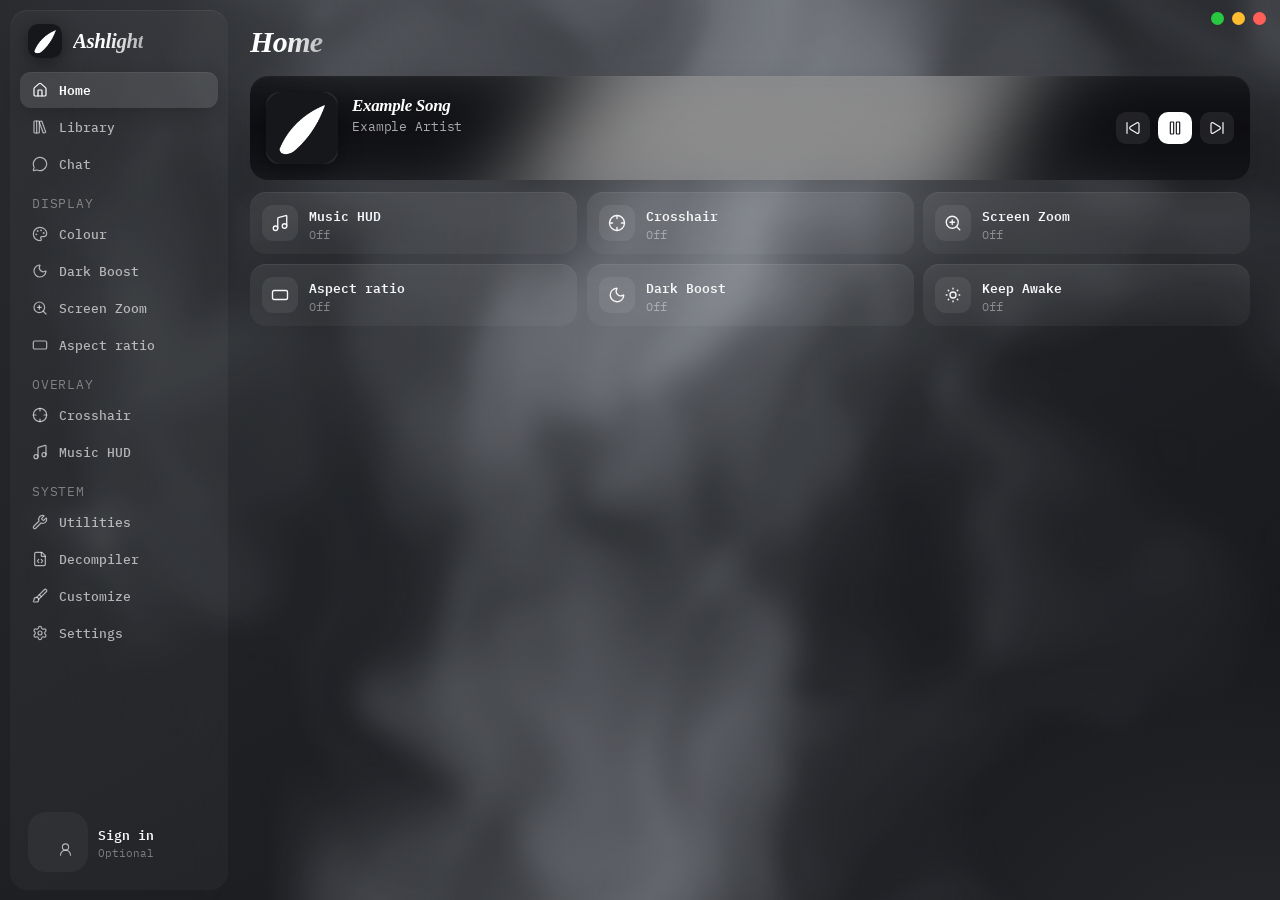
==== commit c296a528: "Ashlight 0.9.0 Co-Authored-By: Claude Opus 5.5 <noreply@anthropic.com>" ====
--- a/demo/index.html
+++ b/demo/index.html
@@ -4,9 +4,9 @@
     <meta charset="utf-8" />
     <title>Ashlight</title>
     <link rel="icon" href="logo.png" />
-    <link rel="stylesheet" href="styles.css?v=0.8.1-mw9hhuor" />
-    <link rel="stylesheet" href="controls.css?v=0.8.1-mw9hhuor" />
-    <link rel="stylesheet" href="demo.css?v=0.8.1-mw9hhuor" />
+    <link rel="stylesheet" href="styles.css?v=0.9.0-mw9jxdls" />
+    <link rel="stylesheet" href="controls.css?v=0.9.0-mw9jxdls" />
+    <link rel="stylesheet" href="demo.css?v=0.9.0-mw9jxdls" />
   </head>
   <body>
     <canvas class="smoke" id="smoke" aria-hidden="true"></canvas>
@@ -33,6 +33,6 @@
     </main>
     <div class="tooltip" id="tooltip" role="tooltip"></div>
     <div class="toast" id="toast" role="status"></div>
-    <script type="module" src="demo.js?v=0.8.1-mw9hhuor"></script>
+    <script type="module" src="demo.js?v=0.9.0-mw9jxdls"></script>
   </body>
 </html>
--- a/demo/styles.css
+++ b/demo/styles.css
@@ -266,6 +266,114 @@
 .boost-text { flex: 1; min-width: 0; }
 .boost-text h2 { margin: 0; font-size: 18px; font-weight: 600; letter-spacing: -0.04em; }
 .boost-text p { margin: 3px 0 0; color: var(--ink-2); }
+/* Decompiler */
+.dc-drop { display: flex; flex-direction: column; align-items: center; justify-content: center; gap: 6px; min-height: 180px; padding: 24px; border: 1.5px dashed rgba(255, 255, 255, 0.18); border-radius: 18px; background: rgba(255, 255, 255, 0.03); color: var(--ink-2); text-align: center; cursor: pointer; transition: border-color var(--fast) var(--ease), background var(--fast) var(--ease), transform var(--fast) var(--ease); }
+.dc-drop b { color: var(--ink); font-size: 15px; font-weight: 500; }
+.dc-drop:hover, .dc-drop:focus-visible, .dc-drop.over { border-color: rgba(255, 255, 255, 0.5); background: rgba(255, 255, 255, 0.06); outline: none; }
+.dc-drop.over { transform: scale(1.01); }
+.dc-drop.busy { cursor: progress; border-style: solid; }
+.dc-drop.busy .dc-icon { animation: dc-pulse 1s ease-in-out infinite; }
+.dc-icon { display: grid; place-items: center; width: 52px; height: 52px; margin-bottom: 6px; border-radius: 16px; background: rgba(255, 255, 255, 0.08); }
+.dc-icon svg.lucide { width: 24px; height: 24px; }
+@keyframes dc-pulse { 50% { opacity: 0.4; transform: scale(0.94); } }
+.dc-problem { display: none; align-items: center; gap: 12px; padding: 12px 14px; border-radius: 14px; background: rgba(232, 196, 138, 0.08); box-shadow: inset 0 0 0 1px rgba(232, 196, 138, 0.25); }
+.dc-problem.show { display: flex; }
+.dc-problem .dc-text span { color: var(--warn); }
+.dc-kinds { display: flex; flex-wrap: wrap; gap: 8px; }
+.dc-kind { display: flex; flex-direction: column; gap: 1px; padding: 8px 12px; border: 0; border-radius: 12px; background: rgba(255, 255, 255, 0.05); color: var(--ink); font: inherit; text-align: left; }
+.dc-kind b { font-weight: 500; font-size: 12.5px; }
+.dc-kind span { color: var(--ink-3); font-size: 11px; }
+button.dc-kind { cursor: pointer; transition: background var(--fast) var(--ease); }
+button.dc-kind:hover { background: rgba(255, 255, 255, 0.1); }
+.dc-kind.off b { color: var(--ink-2); }
+.dc-kind.off span { color: var(--warn); }
+.dc-options { align-items: center; }
+.dc-recent { display: flex; flex-direction: column; gap: 8px; }
+.dc-recent:empty { display: none; }
+.dc-recent-item { display: flex; align-items: center; gap: 12px; padding: 10px 12px; border-radius: 14px; background: linear-gradient(180deg, var(--surface-2), var(--surface)); box-shadow: var(--raise); cursor: pointer; transition: transform var(--fast) var(--ease); }
+.dc-recent-item:hover { transform: translateY(-1px); }
+.dc-text { display: flex; flex: 1; flex-direction: column; gap: 2px; min-width: 0; }
+.dc-text b { overflow: hidden; text-overflow: ellipsis; white-space: nowrap; }
+.dc-text span { color: var(--ink-3); font-size: 12px; }
+.dc-badge { flex: none; padding: 3px 9px; border-radius: 99px; font-size: 11px; font-weight: 600; }
+.dc-badge.high { background: rgba(255, 107, 107, 0.16); color: #ff9b9b; }
+.dc-badge.medium { background: rgba(232, 196, 138, 0.14); color: var(--warn); }
+.dc-badge.good { background: rgba(120, 220, 160, 0.14); color: #8fe0b0; }
+.card-title .dc-badge { margin-left: auto; }
+
+.dc-head-top { display: flex; gap: 16px; align-items: flex-start; justify-content: space-between; flex-wrap: wrap; }
+.dc-head h2 { margin: 2px 0 4px; font-size: 22px; font-weight: 600; }
+.dc-head p { margin: 0; color: var(--ink-2); line-height: 1.5; }
+.dc-kind-label { color: var(--ink-3); font-size: 11px; font-weight: 600; letter-spacing: 0.06em; text-transform: uppercase; }
+.dc-facts { display: grid; grid-template-columns: repeat(auto-fill, minmax(190px, 1fr)); gap: 8px; margin-top: 14px; }
+.dc-fact { display: flex; flex-direction: column; gap: 2px; padding: 9px 11px; border-radius: 11px; background: rgba(255, 255, 255, 0.04); min-width: 0; }
+.dc-fact span { color: var(--ink-3); font-size: 11px; }
+.dc-fact b { font-weight: 500; font-size: 12.5px; overflow-wrap: anywhere; }
+.dc-note { margin: 10px 0 0; }
+
+.dc-finding-list { display: flex; flex-direction: column; gap: 6px; }
+.dc-finding { border-radius: 12px; background: rgba(255, 255, 255, 0.035); }
+.dc-finding-head { display: flex; align-items: center; gap: 10px; width: 100%; padding: 10px 12px; border: 0; background: transparent; color: var(--ink); font: inherit; text-align: left; cursor: pointer; }
+.dc-finding-head span { margin-left: auto; color: var(--ink-3); font-size: 12px; }
+.dc-dot { flex: none; width: 8px; height: 8px; border-radius: 50%; background: var(--ink-3); }
+.dc-finding.high .dc-dot { background: #ff6b6b; box-shadow: 0 0 0 3px rgba(255, 107, 107, 0.18); }
+.dc-finding.medium .dc-dot { background: var(--warn); }
+.dc-finding > .note, .dc-hits { display: none; }
+.dc-finding.open > .note { display: block; margin: -4px 12px 8px 30px; }
+.dc-finding.open .dc-hits { display: flex; flex-direction: column; gap: 4px; padding: 0 10px 10px 28px; }
+.dc-hit { display: flex; gap: 10px; align-items: baseline; padding: 6px 8px; border: 0; border-radius: 8px; background: rgba(0, 0, 0, 0.25); color: var(--ink-2); font: inherit; font-size: 12px; text-align: left; cursor: pointer; min-width: 0; }
+.dc-hit:hover { background: rgba(0, 0, 0, 0.4); color: var(--ink); }
+.dc-hit b { flex: none; font-weight: 500; }
+.dc-hit code { overflow: hidden; color: var(--ink-3); text-overflow: ellipsis; white-space: nowrap; font-family: "IBM Plex Mono", monospace; font-size: 11.5px; }
+
+.dc-ide { display: grid; grid-template-columns: minmax(220px, 300px) 1fr; gap: 0; height: max(440px, calc(100vh - 230px)); padding: 0; }
+.dc-side { display: flex; flex-direction: column; gap: 8px; min-height: 0; padding: 12px; border-right: 1px solid rgba(255, 255, 255, 0.06); }
+.dc-search { width: 100%; }
+.dc-chips { display: flex; flex-wrap: wrap; gap: 5px; }
+.dc-chips .chip { height: 24px; padding: 0 9px; font-size: 11px; }
+.dc-tree { flex: 1; min-height: 0; overflow: auto; margin: 0 -6px; }
+.dc-row { display: flex; align-items: center; gap: 7px; width: 100%; height: 26px; padding: 0 8px 0 calc(8px + var(--d, 0) * 14px); border: 0; border-radius: 7px; background: transparent; color: var(--ink-2); font: inherit; font-size: 12px; text-align: left; cursor: pointer; white-space: nowrap; }
+.dc-row:hover { background: rgba(255, 255, 255, 0.06); color: var(--ink); }
+.dc-row.on { background: rgba(255, 255, 255, 0.12); color: var(--ink); }
+.dc-row span { overflow: hidden; text-overflow: ellipsis; }
+.dc-row em { margin-left: auto; padding-left: 8px; color: var(--ink-3); font-size: 10.5px; font-style: normal; }
+.dc-chev { flex: none; width: 0; height: 0; border-left: 5px solid var(--ink-3); border-top: 4px solid transparent; border-bottom: 4px solid transparent; transition: transform var(--fast) var(--ease); }
+.dc-row.dir.open .dc-chev { transform: rotate(90deg); }
+.dc-ext { flex: none; min-width: 30px; padding: 1px 4px; border-radius: 4px; background: rgba(255, 255, 255, 0.07); color: var(--ink-3); font-size: 9.5px; font-style: normal; text-align: center; text-transform: uppercase; }
+.dc-ext.code { background: rgba(130, 170, 255, 0.14); color: #a9c1ff; }
+.dc-ext.config { background: rgba(232, 196, 138, 0.12); color: var(--warn); }
+.dc-ext.images { background: rgba(120, 220, 160, 0.12); color: #8fe0b0; }
+.dc-empty { padding: 8px 10px; }
+.dc-viewer { display: flex; flex-direction: column; min-width: 0; min-height: 0; }
+.dc-bar { display: flex; align-items: center; gap: 8px; min-height: 42px; padding: 0 10px 0 14px; border-bottom: 1px solid rgba(255, 255, 255, 0.06); }
+.dc-crumbs { display: flex; flex: 1; min-width: 0; overflow: hidden; color: var(--ink-3); font-size: 12px; white-space: nowrap; }
+.dc-crumbs span:not(:last-child)::after { content: "/"; margin: 0 5px; opacity: 0.5; }
+.dc-crumbs .last { color: var(--ink); font-weight: 500; }
+.dc-scroll { flex: 1; min-height: 0; overflow: auto; background: rgba(0, 0, 0, 0.22); border-radius: 0 0 18px 0; }
+.dc-lines { position: relative; display: flex; min-width: max-content; }
+.dc-gutter, .dc-code { margin: 0; padding: 12px 0; font-family: "IBM Plex Mono", monospace; font-size: 12.5px; line-height: 19px; tab-size: 4; user-select: text; }
+.dc-gutter { position: sticky; left: 0; z-index: 1; min-width: 48px; padding-right: 12px; padding-left: 10px; background: rgb(18, 19, 22); color: var(--ink-3); text-align: right; opacity: 0.7; user-select: none; }
+.dc-code { padding-left: 14px; padding-right: 24px; color: #dfe3ea; }
+.dc-mark { position: absolute; left: 0; right: 0; display: none; background: rgba(255, 196, 92, 0.14); box-shadow: inset 3px 0 0 #ffc45c; pointer-events: none; }
+.dc-viewer.image .dc-code, .dc-viewer.binary .dc-code { padding: 24px; color: var(--ink-2); white-space: normal; }
+.dc-viewer.image img { max-width: 100%; image-rendering: pixelated; border-radius: 8px; background: repeating-conic-gradient(rgba(255, 255, 255, 0.06) 0 25%, transparent 0 50%) 0 0 / 16px 16px; }
+.dc-viewer.image .dc-gutter, .dc-viewer.binary .dc-gutter { display: none; }
+.dc-code i { font-style: normal; }
+.dc-code .hk { color: #c79bff; }
+.dc-code .hs { color: #9ee6a8; }
+.dc-code .hn { color: #ffb38a; }
+.dc-code .hc { color: #6f7785; font-style: italic; }
+.dc-code .ha { color: #ffd479; }
+.dc-code .ht { color: #7cc7ff; }
+@media (max-width: 980px) { .dc-ide { grid-template-columns: 200px 1fr; } }
+
+/* Sidebar categories fold away when their name is clicked */
+.nav-group { display: flex; align-items: center; gap: 6px; width: calc(100% - 12px); padding: 0; border: 0; background: transparent; font: inherit; cursor: pointer; text-align: left; transition: color var(--fast) var(--ease); }
+.nav-group:hover { color: var(--ink-2); }
+.nav-group .nav-chev { width: 0; height: 0; margin-left: auto; margin-right: 8px; border-top: 4px solid currentColor; border-left: 3.5px solid transparent; border-right: 3.5px solid transparent; opacity: 0; transition: transform var(--fast) var(--ease), opacity var(--fast) var(--ease); }
+.nav-group:hover .nav-chev, .nav-group.folded .nav-chev { opacity: 0.8; }
+.nav-group.folded .nav-chev { transform: rotate(-90deg); }
+.nav-item.folded:not(.on) { display: none; }
 .tools { display: grid; grid-template-columns: repeat(3, 1fr); gap: 12px; }
 .tool { display: flex; flex-direction: column; gap: 10px; }
 .tool-head { display: flex; align-items: center; gap: 10px; }
@@ -735,3 +843,43 @@
 .suggest-status.done { background: rgba(126, 190, 255, 0.14); color: #a9d1ff; }
 .suggest-status.declined { color: var(--ink-3); }
 .inline-toggle { display: inline-flex; flex: none; align-items: center; gap: 8px; color: var(--ink-2); font-size: 12px; white-space: nowrap; }
+
+/* Decompiler, minimal pass: quieter surfaces, fewer boxes. */
+.dc-drop { min-height: 150px; border-width: 1px; border-color: rgba(255, 255, 255, 0.12); background: transparent; }
+.dc-drop b { font-size: 14px; }
+.dc-drop span { font-size: 12px; color: var(--ink-3); }
+.dc-icon { width: 40px; height: 40px; border-radius: 12px; background: rgba(255, 255, 255, 0.06); }
+.dc-icon svg.lucide { width: 19px; height: 19px; }
+.dc-options { align-self: flex-start; color: var(--ink-2); font-size: 12px; }
+.dc-label { display: flex; align-items: center; gap: 8px; margin: 6px 0 2px; color: var(--ink-3); font-size: 11px; font-weight: 600; letter-spacing: 0.06em; text-transform: uppercase; }
+.dc-label .note { margin-left: auto; letter-spacing: 0; text-transform: none; font-weight: 400; }
+.dc-recent { gap: 2px; }
+.dc-recent-item { padding: 9px 10px; border-radius: 10px; background: transparent; box-shadow: none; }
+.dc-recent-item:hover { transform: none; background: rgba(255, 255, 255, 0.05); }
+.dc-recent-item .icon-btn { opacity: 0; transition: opacity var(--fast) var(--ease); }
+.dc-recent-item:hover .icon-btn, .dc-recent-item:focus-within .icon-btn { opacity: 1; }
+.dc-head { padding: 14px 16px; }
+.dc-head h2 { margin: 0 0 3px; font-size: 18px; }
+.dc-head p { font-size: 12.5px; color: var(--ink-3); }
+.dc-head-top { align-items: center; flex-wrap: nowrap; }
+.dc-actions { display: flex; gap: 2px; flex: none; }
+.dc-facts { display: grid; grid-template-columns: max-content 1fr max-content 1fr; gap: 5px 14px; margin: 12px 0 0; font-size: 12px; }
+.dc-facts dt { color: var(--ink-3); }
+.dc-facts dd { margin: 0; overflow: hidden; color: var(--ink); text-overflow: ellipsis; white-space: nowrap; }
+.dc-note { margin: 8px 0 0; font-size: 11.5px; }
+.dc-findings { display: flex; flex-direction: column; gap: 2px; padding: 10px 12px; }
+.dc-findings .dc-label { margin: 0 4px 4px; }
+.dc-finding { background: transparent; }
+.dc-finding-head { padding: 6px 4px; border-radius: 8px; font-size: 12.5px; }
+.dc-finding-head:hover { background: rgba(255, 255, 255, 0.04); }
+.dc-finding-head em { margin-left: auto; color: var(--ink-3); font-size: 11.5px; font-style: normal; }
+.dc-finding.open .dc-hits { padding: 2px 0 6px 22px; }
+.dc-clean { margin: 0 4px; }
+.dc-ide { height: max(460px, calc(100vh - 250px)); }
+.dc-chips { gap: 4px; }
+.dc-chip { height: 22px; padding: 0 8px; border: 0; border-radius: 6px; background: transparent; color: var(--ink-3); font: inherit; font-size: 11px; cursor: pointer; text-decoration: line-through; transition: background var(--fast) var(--ease), color var(--fast) var(--ease); }
+.dc-chip.on { background: rgba(255, 255, 255, 0.08); color: var(--ink); text-decoration: none; }
+.dc-chip:hover { background: rgba(255, 255, 255, 0.12); }
+.dc-ext { min-width: 0; padding: 0; background: transparent !important; font-size: 9px; width: 30px; text-align: left; }
+.dc-finding-head > span { flex: 1; margin-left: 0; color: var(--ink); font-size: 12.5px; text-align: left; }
+.dc-finding-head { justify-content: flex-start; }
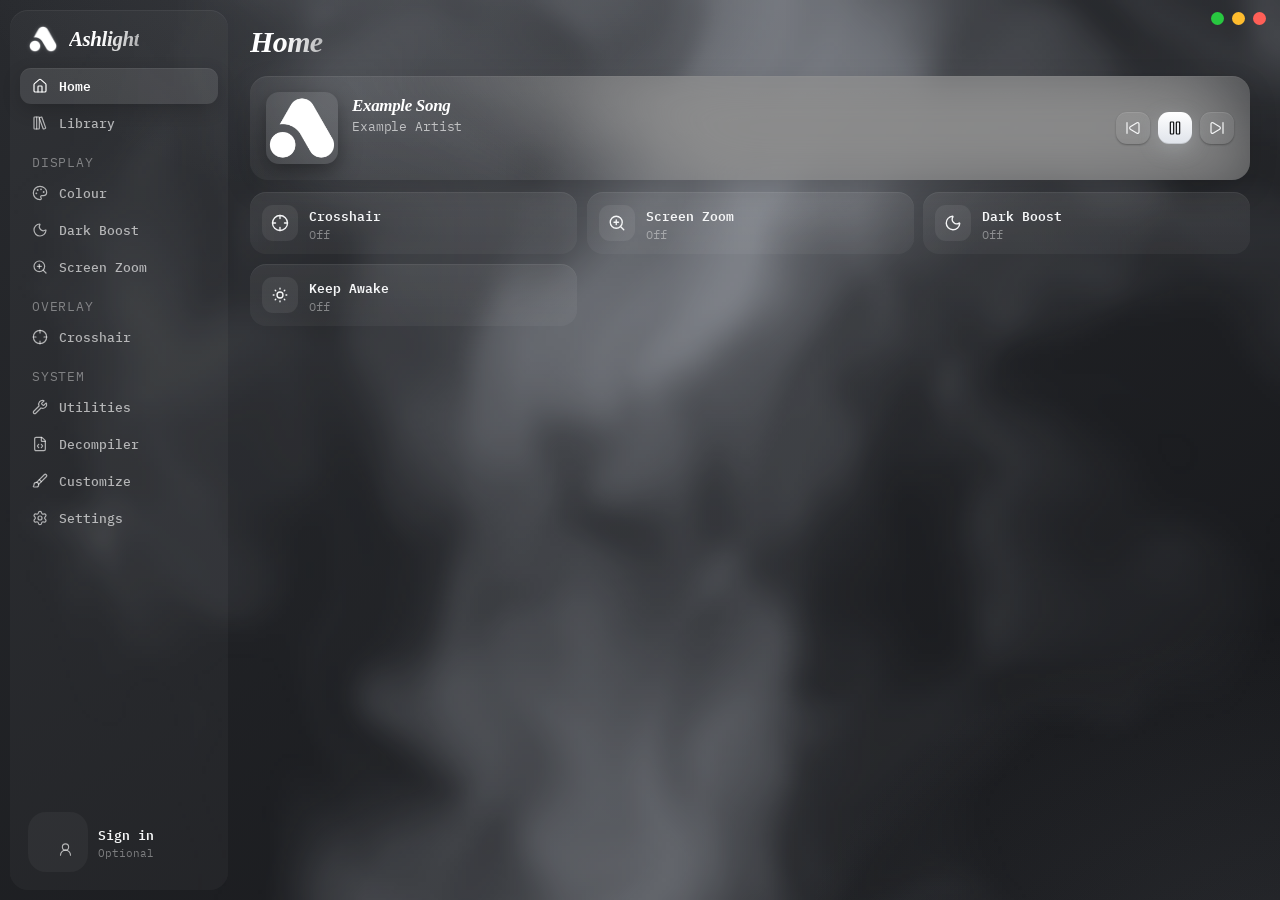
==== commit fb3851b3: "Ashlight 0.10.0 Co-Authored-By: Claude Opus 5.5 <noreply@anthropic.com>" ====
--- a/demo/index.html
+++ b/demo/index.html
@@ -4,9 +4,9 @@
     <meta charset="utf-8" />
     <title>Ashlight</title>
     <link rel="icon" href="logo.png" />
-    <link rel="stylesheet" href="styles.css?v=0.9.0-mw9jxdls" />
-    <link rel="stylesheet" href="controls.css?v=0.9.0-mw9jxdls" />
-    <link rel="stylesheet" href="demo.css?v=0.9.0-mw9jxdls" />
+    <link rel="stylesheet" href="styles.css?v=0.10.0-mw9kuopu" />
+    <link rel="stylesheet" href="controls.css?v=0.10.0-mw9kuopu" />
+    <link rel="stylesheet" href="demo.css?v=0.10.0-mw9kuopu" />
   </head>
   <body>
     <canvas class="smoke" id="smoke" aria-hidden="true"></canvas>
@@ -33,6 +33,6 @@
     </main>
     <div class="tooltip" id="tooltip" role="tooltip"></div>
     <div class="toast" id="toast" role="status"></div>
-    <script type="module" src="demo.js?v=0.9.0-mw9jxdls"></script>
+    <script type="module" src="demo.js?v=0.10.0-mw9kuopu"></script>
   </body>
 </html>
--- a/demo/styles.css
+++ b/demo/styles.css
@@ -883,3 +883,57 @@
 .dc-ext { min-width: 0; padding: 0; background: transparent !important; font-size: 9px; width: 30px; text-align: left; }
 .dc-finding-head > span { flex: 1; margin-left: 0; color: var(--ink); font-size: 12.5px; text-align: left; }
 .dc-finding-head { justify-content: flex-start; }
+
+/* ---------- 0.10 refresh ---------- */
+
+/* Sidebar: categories slide open and shut. */
+.nav-fold { display: grid; grid-template-rows: 1fr; transition: grid-template-rows 280ms cubic-bezier(0.22, 1, 0.36, 1), opacity 220ms var(--ease); }
+.nav-fold.folded { grid-template-rows: 0fr; opacity: 0; }
+.nav-fold-inner { min-height: 0; overflow: hidden; }
+.nav-item.folded:not(.on) { display: flex; }
+.nav-pill { transition: transform 460ms var(--spring), opacity 200ms var(--ease); }
+
+/* Logo: no box, a glow that follows the beat. */
+.brand img { width: 30px; height: 30px; border-radius: 0; box-shadow: none; --beat: 0;
+  filter: drop-shadow(0 0 calc(2px + var(--beat) * 14px) rgba(var(--glow-1), calc(0.25 + var(--beat) * 0.75)));
+  transform: scale(calc(1 + var(--beat) * 0.08)); transition: filter 70ms linear, transform 70ms linear; }
+
+/* Background: slow drifting light behind everything, so glass has something to show. */
+body::before { content: ""; position: fixed; inset: -20%; z-index: -1; pointer-events: none;
+  background:
+    radial-gradient(38% 34% at 22% 28%, rgba(var(--glow-1), 0.16), transparent 70%),
+    radial-gradient(34% 30% at 78% 72%, rgba(var(--glow-2), 0.18), transparent 70%),
+    radial-gradient(26% 24% at 70% 20%, rgba(var(--glow-1), 0.08), transparent 70%);
+  animation: drift 28s ease-in-out infinite alternate; }
+body.has-bg::before, body.see-desktop::before { display: none; }
+@keyframes drift { to { transform: translate3d(4%, -3%, 0) rotate(8deg) scale(1.08); } }
+
+/* Sliders: a softer track, a filled glow, and a thumb with a ring. */
+input[type="range"] { height: 24px; }
+input[type="range"]::-webkit-slider-runnable-track { height: 8px; border-radius: 8px; background: linear-gradient(to right, rgba(255, 255, 255, 0.07) var(--a, 0%), rgba(var(--glow-1), 0.9) var(--a, 0%), var(--accent) var(--b, 0%), rgba(255, 255, 255, 0.07) var(--b, 0%)); box-shadow: inset 0 1px 2px rgba(0, 0, 0, 0.35); }
+input[type="range"]::-webkit-slider-thumb { width: 20px; height: 20px; margin-top: -6px; background: radial-gradient(circle at 50% 40%, #fff 0 35%, #e9ecf2 36%); box-shadow: 0 0 0 4px rgba(255, 255, 255, 0.08), 0 3px 10px rgba(0, 0, 0, 0.5); }
+input[type="range"]:hover::-webkit-slider-thumb { transform: scale(1.1); box-shadow: 0 0 0 6px rgba(var(--glow-1), 0.18), 0 3px 12px rgba(0, 0, 0, 0.5); }
+input[type="range"]:active::-webkit-slider-thumb { transform: scale(1.18); box-shadow: 0 0 0 9px rgba(var(--glow-1), 0.22), 0 3px 14px rgba(0, 0, 0, 0.55); }
+
+/* Buttons: a quiet surface with a light edge; hover lifts instead of flashing white. */
+.btn { border-radius: 11px; background: linear-gradient(180deg, rgba(255, 255, 255, 0.09), rgba(255, 255, 255, 0.045)); box-shadow: inset 0 1px 0 rgba(255, 255, 255, 0.1), 0 1px 2px rgba(0, 0, 0, 0.3); }
+.btn:hover { background: linear-gradient(180deg, rgba(255, 255, 255, 0.16), rgba(255, 255, 255, 0.08)); color: var(--ink); box-shadow: inset 0 1px 0 rgba(255, 255, 255, 0.16), 0 6px 18px rgba(0, 0, 0, 0.35), 0 0 0 1px rgba(var(--glow-1), 0.25); }
+.btn.primary, .btn.primary:hover { background: linear-gradient(180deg, #fff, #dfe3ea); color: #0d0e11; box-shadow: 0 6px 20px rgba(var(--glow-1), 0.25), inset 0 -1px 0 rgba(0, 0, 0, 0.12); }
+.icon-btn { transition: background var(--fast) var(--ease), transform var(--fast) var(--spring); }
+.icon-btn:hover { transform: translateY(-1px); }
+.switch[aria-checked="true"] { box-shadow: 0 0 14px rgba(var(--glow-1), 0.35); }
+
+/* Liquid glass: real frosted glass with a bright edge, over any background. */
+body.refract .card, body.refract .tile, body.refract .side, body.refract .dc-ide { backdrop-filter: blur(22px) saturate(1.6) brightness(1.05); }
+body.glass-panels:not(.has-bg) .card, body.glass-panels:not(.has-bg) .tile, body.glass-panels:not(.has-bg) .side { --panel-o: 0.12; }
+
+/* Crosshair presets and a game-like preview scene. */
+.presets { display: flex; flex-wrap: wrap; gap: 6px; margin-bottom: 12px; }
+.preset { height: 28px; padding: 0 11px; border: 0; border-radius: 9px; background: rgba(255, 255, 255, 0.06); color: var(--ink-2); font: inherit; font-size: 12px; cursor: pointer; transition: background var(--fast) var(--ease), color var(--fast) var(--ease), transform var(--fast) var(--spring); }
+.preset:hover { background: rgba(255, 255, 255, 0.13); color: var(--ink); transform: translateY(-1px); }
+.preview .scene { background: radial-gradient(70% 90% at 50% 50%, rgba(255, 255, 255, 0.05), transparent 70%), #17181c; }
+
+/* Decompiler, stripped down: name, buttons, files, code. */
+.dc-ide { height: calc(100vh - var(--dc-top, 190px)); min-height: 420px; }
+.dc-head { padding: 12px 14px; }
+.dc-head h2 { margin: 0; font-size: 16px; }
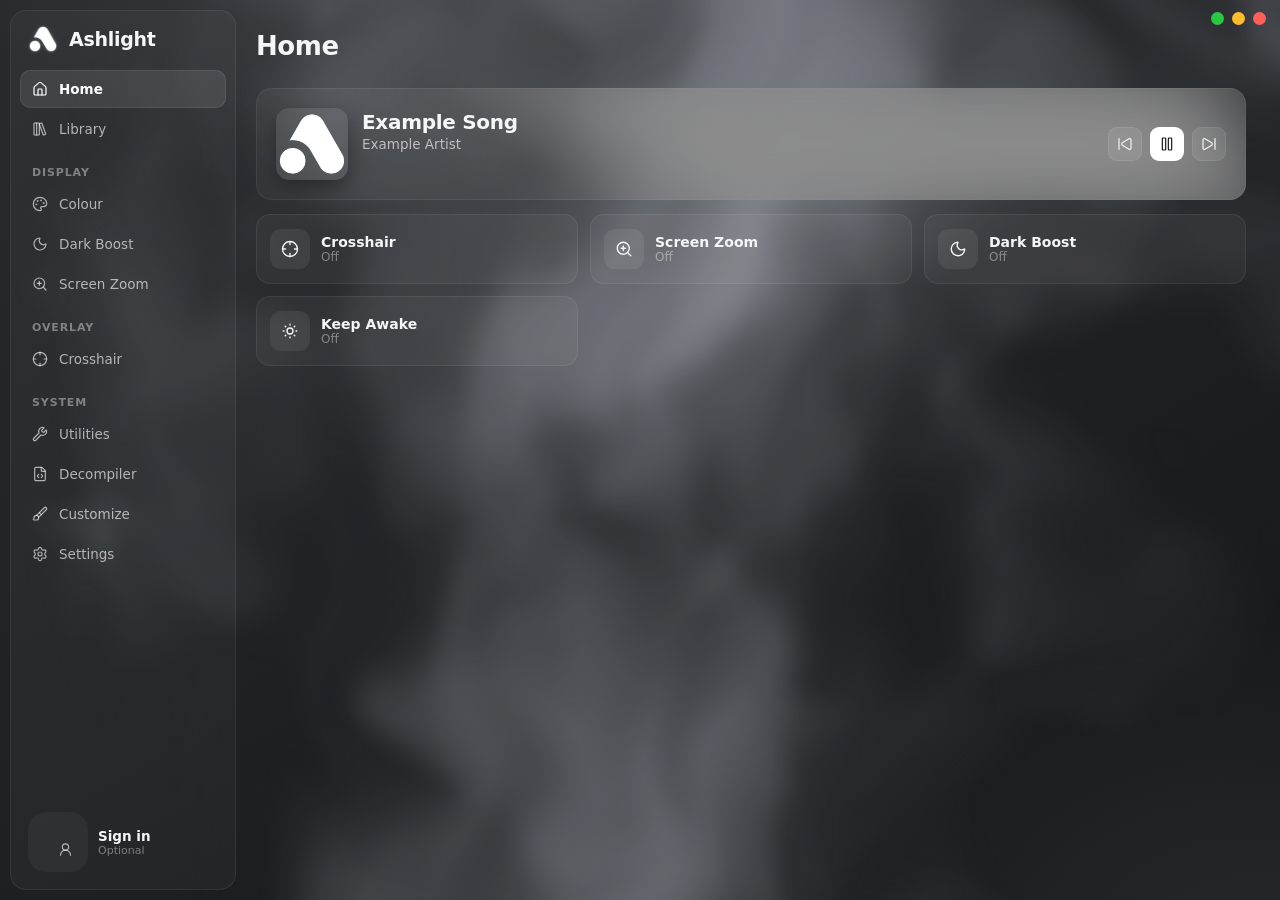
==== commit fbcf024f: "Ashlight 0.11.0 Co-Authored-By: Claude Opus 5.5 <noreply@anthropic.com>" ====
--- a/demo/index.html
+++ b/demo/index.html
@@ -4,9 +4,9 @@
     <meta charset="utf-8" />
     <title>Ashlight</title>
     <link rel="icon" href="logo.png" />
-    <link rel="stylesheet" href="styles.css?v=0.10.0-mw9kuopu" />
-    <link rel="stylesheet" href="controls.css?v=0.10.0-mw9kuopu" />
-    <link rel="stylesheet" href="demo.css?v=0.10.0-mw9kuopu" />
+    <link rel="stylesheet" href="styles.css?v=0.11.0-mwe01avs" />
+    <link rel="stylesheet" href="controls.css?v=0.11.0-mwe01avs" />
+    <link rel="stylesheet" href="demo.css?v=0.11.0-mwe01avs" />
   </head>
   <body>
     <canvas class="smoke" id="smoke" aria-hidden="true"></canvas>
@@ -33,6 +33,6 @@
     </main>
     <div class="tooltip" id="tooltip" role="tooltip"></div>
     <div class="toast" id="toast" role="status"></div>
-    <script type="module" src="demo.js?v=0.10.0-mw9kuopu"></script>
+    <script type="module" src="demo.js?v=0.11.0-mwe01avs"></script>
   </body>
 </html>
--- a/demo/styles.css
+++ b/demo/styles.css
@@ -937,3 +937,53 @@
 .dc-ide { height: calc(100vh - var(--dc-top, 190px)); min-height: 420px; }
 .dc-head { padding: 12px 14px; }
 .dc-head h2 { margin: 0; font-size: 16px; }
+
+/* ---------- 0.11 clean layout: one sans font, flat surfaces, clear hierarchy ---------- */
+:root { --font: "Segoe UI Variable Text", "Segoe UI", system-ui, sans-serif; --display: "Segoe UI Variable Display", "Segoe UI Variable Text", "Segoe UI", system-ui, sans-serif; font-family: var(--font); font-size: 13.5px; letter-spacing: 0; }
+* { font-style: normal !important; }
+.page-head h1, .brand span, .hello h1, .player-title, .boost-text h2, .intro b, .section-title, .share-hero b, .c-title, .c-empty b, .c-modal-card h2, .c-side-head b {
+  font-family: var(--display); font-weight: 650; letter-spacing: -0.015em; background: none; color: var(--ink); -webkit-text-fill-color: currentColor; }
+.page-head h1 { font-size: 26px; }
+.brand span { font-size: 19px; }
+.player-title { font-size: 20px; }
+.section-title { font-size: 15px; }
+
+body { grid-template-columns: 236px 1fr; }
+.side { margin: 10px 0 10px 10px; padding: 14px 10px 10px; border-radius: 16px; background: rgba(255, 255, 255, 0.035); box-shadow: inset 0 0 0 1px rgba(255, 255, 255, 0.07); }
+.brand { padding: 0 8px 16px; }
+.nav-group { margin: 16px 0 6px 12px; font-size: 11px; font-weight: 600; letter-spacing: 0.08em; }
+.nav-item { height: 38px; margin-bottom: 2px; border-radius: 10px; font-size: 13.5px; font-weight: 500; }
+.nav-pill { height: 38px; border-radius: 10px; background: rgba(255, 255, 255, 0.09); box-shadow: inset 0 0 0 1px rgba(255, 255, 255, 0.08); }
+.nav-item.on { font-weight: 600; }
+
+.page-wrap { padding: 0 26px 26px 20px; }
+.page-head { min-height: 48px; margin-bottom: 18px; }
+.grid { gap: 14px; }
+.stack { gap: 14px; }
+.card { padding: 20px; border-radius: 16px; background: rgba(255, 255, 255, 0.04); box-shadow: inset 0 0 0 1px rgba(255, 255, 255, 0.07); }
+.card-title { margin: 0 0 16px; color: var(--ink); font-size: 14px; font-weight: 600; }
+.row { min-height: 38px; }
+.row + .row, .row + .slider, .slider + .row, .gap { margin-top: 12px; }
+.note { font-size: 12.5px; }
+.btn { height: 34px; padding: 0 15px; border-radius: 9px; font-size: 13px; background: rgba(255, 255, 255, 0.08); box-shadow: inset 0 0 0 1px rgba(255, 255, 255, 0.08); }
+.btn:hover { background: rgba(255, 255, 255, 0.15); color: var(--ink); box-shadow: inset 0 0 0 1px rgba(255, 255, 255, 0.14); transform: none; }
+.btn.primary, .btn.primary:hover { background: var(--accent); color: var(--on-accent); box-shadow: none; }
+.btn.primary:hover { filter: brightness(0.93); }
+.btn.big { height: 42px; padding: 0 22px; border-radius: 11px; }
+.chip { height: 32px; font-size: 13px; }
+.tiles { gap: 12px; }
+.tile { min-height: 70px; padding: 12px 14px; border-radius: 14px; background: rgba(255, 255, 255, 0.04); box-shadow: inset 0 0 0 1px rgba(255, 255, 255, 0.07); }
+.tile:hover { background: rgba(255, 255, 255, 0.08); transform: none; }
+.tile-text b { font-size: 14px; }
+.tile-text small { font-size: 12px; }
+.tile-icon { width: 40px; height: 40px; border-radius: 11px; }
+.seg { border-radius: 10px; }
+.seg button { height: 28px; font-size: 13px; }
+.dc-code, .dc-gutter, .hash { font-family: "IBM Plex Mono", "Plex Mono", Consolas, monospace; }
+
+.dc-drop { min-height: 300px; height: calc(100vh - 230px); max-height: 460px; gap: 8px; border: 1.5px dashed rgba(255, 255, 255, 0.16); border-radius: 18px; background: rgba(255, 255, 255, 0.025); }
+.dc-drop .dc-icon { display: grid; place-items: center; width: 64px; height: 64px; margin-bottom: 8px; border-radius: 18px; background: rgba(255, 255, 255, 0.07); }
+.dc-drop .dc-icon svg.lucide { width: 28px; height: 28px; }
+.dc-drop b { font-size: 18px; font-weight: 600; }
+.dc-drop span { font-size: 13px; }
+.dc-types { margin-top: 14px; padding: 6px 14px; border-radius: 99px; background: rgba(255, 255, 255, 0.06); color: var(--ink-2); font-size: 12px; }
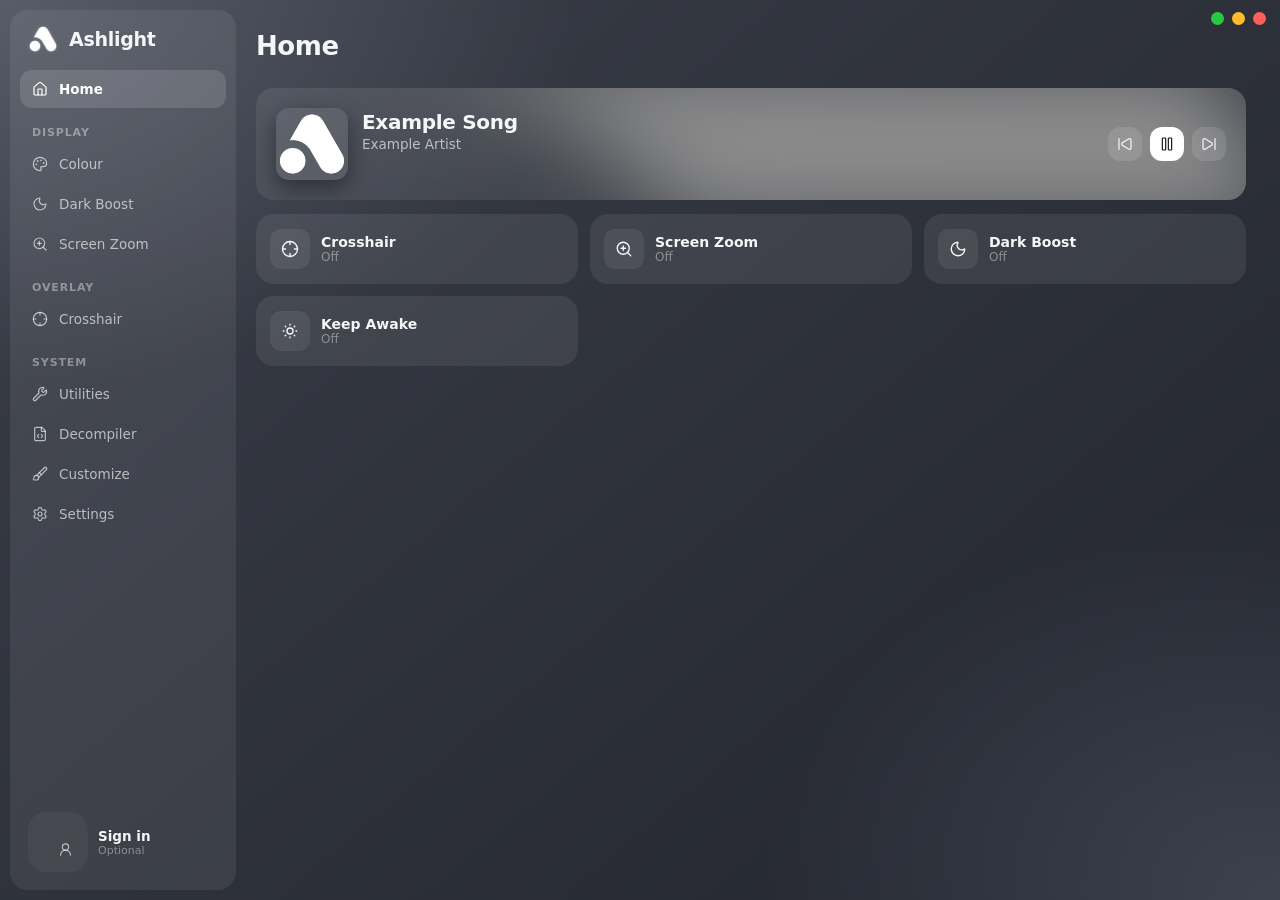
==== commit a3380896: "Ashlight 0.12.0 Co-Authored-By: Claude Opus 5.5 <noreply@anthropic.com>" ====
--- a/demo/index.html
+++ b/demo/index.html
@@ -4,9 +4,9 @@
     <meta charset="utf-8" />
     <title>Ashlight</title>
     <link rel="icon" href="logo.png" />
-    <link rel="stylesheet" href="styles.css?v=0.11.0-mwe01avs" />
-    <link rel="stylesheet" href="controls.css?v=0.11.0-mwe01avs" />
-    <link rel="stylesheet" href="demo.css?v=0.11.0-mwe01avs" />
+    <link rel="stylesheet" href="styles.css?v=0.12.0-mwe0bij8" />
+    <link rel="stylesheet" href="controls.css?v=0.12.0-mwe0bij8" />
+    <link rel="stylesheet" href="demo.css?v=0.12.0-mwe0bij8" />
   </head>
   <body>
     <canvas class="smoke" id="smoke" aria-hidden="true"></canvas>
@@ -33,6 +33,6 @@
     </main>
     <div class="tooltip" id="tooltip" role="tooltip"></div>
     <div class="toast" id="toast" role="status"></div>
-    <script type="module" src="demo.js?v=0.11.0-mwe01avs"></script>
+    <script type="module" src="demo.js?v=0.12.0-mwe0bij8"></script>
   </body>
 </html>
--- a/demo/styles.css
+++ b/demo/styles.css
@@ -987,3 +987,78 @@
 .dc-drop b { font-size: 18px; font-weight: 600; }
 .dc-drop span { font-size: 13px; }
 .dc-types { margin-top: 14px; padding: 6px 14px; border-radius: 99px; background: rgba(255, 255, 255, 0.06); color: var(--ink-2); font-size: 12px; }
+
+/* ---------- 0.12: light and smooth. No outlines, no clutter, richer gradients, three modes. ---------- */
+#smoke { display: none !important; }
+.note:not(.warn) { display: none; }
+body { background:
+  radial-gradient(900px 600px at 0% 0%, rgba(var(--glow-1), 0.22), transparent 65%),
+  radial-gradient(800px 600px at 100% 100%, rgba(var(--glow-2), 0.28), transparent 65%),
+  linear-gradient(140deg, rgb(var(--bg-a)), rgb(var(--bg-b))); }
+.side, .card, .tile, .btn, .nav-pill, .chip, .seg, .dc-drop, .dc-ide, .dc-head { box-shadow: none; }
+.side { background: rgba(255, 255, 255, 0.07); border-radius: 18px; }
+.card, .tile { background: rgba(255, 255, 255, 0.075); border-radius: 18px; }
+.tile:hover, .card:hover { background: rgba(255, 255, 255, 0.11); }
+.nav-pill { background: rgba(255, 255, 255, 0.13); border-radius: 12px; }
+.nav-item { border-radius: 12px; }
+.btn { background: rgba(255, 255, 255, 0.11); border-radius: 12px; }
+.btn:hover { background: rgba(255, 255, 255, 0.2); box-shadow: none; }
+.btn.primary, .btn.primary:hover { background: var(--accent); color: var(--on-accent); box-shadow: none; }
+.chip { background: rgba(255, 255, 255, 0.09); }
+.seg { background: rgba(0, 0, 0, 0.18); }
+.dc-drop { border: 0; background: rgba(255, 255, 255, 0.06); }
+.dc-drop:hover, .dc-drop.over { background: rgba(255, 255, 255, 0.1); border: 0; }
+.tile[aria-pressed="true"] { background: var(--accent); }
+.theme { border-radius: 14px; }
+.themes { grid-template-columns: repeat(4, 1fr); gap: 10px; }
+.theme.on { box-shadow: 0 0 0 3px rgba(255, 255, 255, 0.85); }
+
+/* Light mode */
+body.mode-light { color-scheme: light; --ink: #181a20; --ink-2: rgba(24, 26, 32, 0.68); --ink-3: rgba(24, 26, 32, 0.46); --track: rgba(0, 0, 0, 0.13); --accent: #2f6df6; --on-accent: #fff; --warn: #a8641a;
+  --bg-a: 236, 242, 252; --bg-b: 214, 224, 244; --glow-1: 150, 190, 255; --glow-2: 200, 170, 255; }
+body.mode-light .side, body.mode-light .card, body.mode-light .tile { background: rgba(255, 255, 255, 0.62); }
+body.mode-light .tile:hover, body.mode-light .card:hover { background: rgba(255, 255, 255, 0.85); }
+body.mode-light .nav-pill { background: rgba(47, 109, 246, 0.14); }
+body.mode-light .nav-item.on, body.mode-light .nav-item:hover { color: var(--accent); }
+body.mode-light .btn, body.mode-light .chip { background: rgba(0, 0, 0, 0.06); color: var(--ink); }
+body.mode-light .btn:hover, body.mode-light .chip:hover { background: rgba(0, 0, 0, 0.11); color: var(--ink); }
+body.mode-light .btn.primary, body.mode-light .btn.primary:hover, body.mode-light .chip.on { background: var(--accent); color: #fff; }
+body.mode-light .seg { background: rgba(0, 0, 0, 0.07); }
+body.mode-light .seg .thumb { background: #fff; box-shadow: 0 1px 4px rgba(0, 0, 0, 0.18); }
+body.mode-light .seg button.on, body.mode-light .seg button.on:hover { color: var(--ink); }
+body.mode-light .switch { background: rgba(0, 0, 0, 0.2); }
+body.mode-light .switch::after { background: #fff; }
+body.mode-light .switch[aria-checked="true"] { background: var(--accent); box-shadow: none; }
+body.mode-light .tile-icon, body.mode-light .dc-drop .dc-icon, body.mode-light .dc-types { background: rgba(0, 0, 0, 0.06); }
+body.mode-light .dc-drop { background: rgba(255, 255, 255, 0.5); }
+body.mode-light .page-wrap::-webkit-scrollbar-thumb { background: rgba(0, 0, 0, 0.22); background-clip: padding-box; }
+body.mode-light input[type="range"]::-webkit-slider-runnable-track { background: linear-gradient(to right, rgba(0, 0, 0, 0.12) var(--a, 0%), var(--accent) var(--a, 0%), var(--accent) var(--b, 0%), rgba(0, 0, 0, 0.12) var(--b, 0%)); box-shadow: none; }
+body.mode-light input[type="range"]::-webkit-slider-thumb { background: #fff; box-shadow: 0 1px 6px rgba(0, 0, 0, 0.35); }
+body.mode-light .brand img { filter: invert(1) drop-shadow(0 0 calc(2px + var(--beat) * 12px) rgba(47, 109, 246, calc(0.1 + var(--beat) * 0.8))); }
+
+/* Windows 10 mode: flat, square, Segoe UI, blue accent. */
+body.mode-win10 { --accent: #0078d4; --on-accent: #fff; --bg-a: 32, 32, 32; --bg-b: 32, 32, 32; --glow-1: 0, 120, 212; --glow-2: 0, 120, 212; --ink-2: rgba(255, 255, 255, 0.72); --track: rgba(255, 255, 255, 0.2);
+  background: #202020; grid-template-columns: 240px 1fr; }
+body.mode-win10::before { display: none; }
+body.mode-win10 .side { margin: 0; border-radius: 0; background: #2b2b2b; padding-top: 10px; }
+body.mode-win10 .card, body.mode-win10 .tile { border-radius: 2px; background: #2d2d2d; }
+body.mode-win10 .card:hover, body.mode-win10 .tile:hover { background: #333; }
+body.mode-win10 .nav-pill { border-radius: 0; background: rgba(255, 255, 255, 0.1); }
+body.mode-win10 .nav-pill::before { content: ""; position: absolute; left: 0; top: 9px; bottom: 9px; width: 3px; border-radius: 2px; background: var(--accent); }
+body.mode-win10 .nav-item { border-radius: 0; }
+body.mode-win10 .nav-item.on, body.mode-win10 .nav-item:hover { color: #fff; }
+body.mode-win10 .btn, body.mode-win10 .chip { border-radius: 2px; background: #3a3a3a; }
+body.mode-win10 .btn:hover, body.mode-win10 .chip:hover { background: #484848; }
+body.mode-win10 .btn.primary, body.mode-win10 .btn.primary:hover, body.mode-win10 .chip.on { background: var(--accent); color: #fff; }
+body.mode-win10 .btn.primary:hover { filter: brightness(1.12); }
+body.mode-win10 .seg { border-radius: 2px; background: #3a3a3a; }
+body.mode-win10 .seg .thumb { border-radius: 2px; }
+body.mode-win10 .seg button.on, body.mode-win10 .seg button.on:hover { color: #fff; }
+body.mode-win10 .switch { border-radius: 24px; background: transparent; box-shadow: inset 0 0 0 2px rgba(255, 255, 255, 0.7); }
+body.mode-win10 .switch::after { background: rgba(255, 255, 255, 0.9); }
+body.mode-win10 .switch[aria-checked="true"] { background: var(--accent); box-shadow: none; }
+body.mode-win10 .switch[aria-checked="true"]::after { background: #fff; }
+body.mode-win10 .dc-drop { border-radius: 2px; background: #2d2d2d; }
+body.mode-win10 .theme { border-radius: 2px; }
+body.mode-win10 input[type="range"]::-webkit-slider-runnable-track { height: 4px; border-radius: 0; }
+body.mode-win10 input[type="range"]::-webkit-slider-thumb { width: 12px; height: 22px; margin-top: -9px; border-radius: 6px; background: var(--accent); box-shadow: none; }
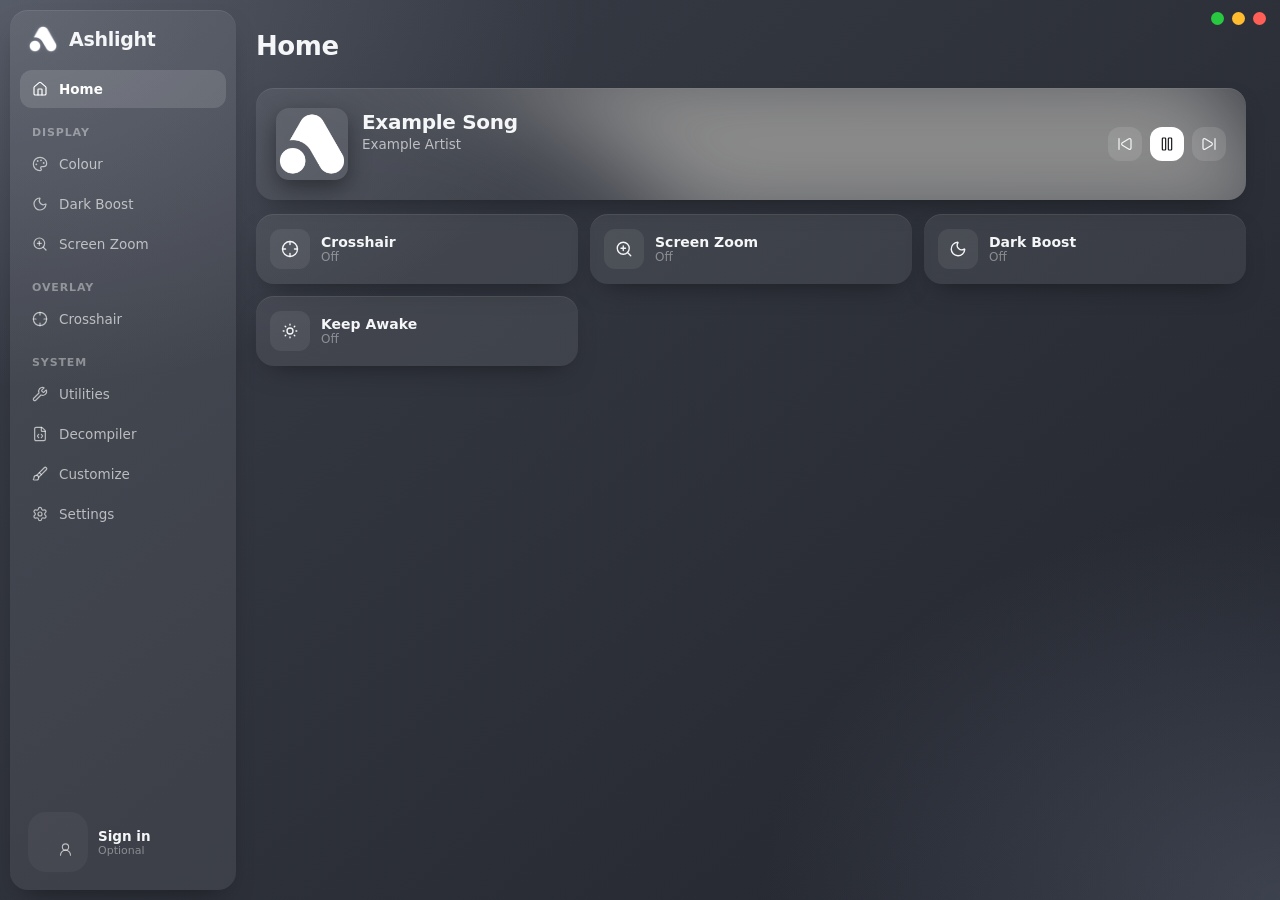
==== commit 2a975882: "Ashlight 0.13.0 Co-Authored-By: Claude Opus 5.5 <noreply@anthropic.com>" ====
--- a/demo/index.html
+++ b/demo/index.html
@@ -4,9 +4,9 @@
     <meta charset="utf-8" />
     <title>Ashlight</title>
     <link rel="icon" href="logo.png" />
-    <link rel="stylesheet" href="styles.css?v=0.12.0-mwe0bij8" />
-    <link rel="stylesheet" href="controls.css?v=0.12.0-mwe0bij8" />
-    <link rel="stylesheet" href="demo.css?v=0.12.0-mwe0bij8" />
+    <link rel="stylesheet" href="styles.css?v=0.13.0-mwe1d6kg" />
+    <link rel="stylesheet" href="controls.css?v=0.13.0-mwe1d6kg" />
+    <link rel="stylesheet" href="demo.css?v=0.13.0-mwe1d6kg" />
   </head>
   <body>
     <canvas class="smoke" id="smoke" aria-hidden="true"></canvas>
@@ -33,6 +33,6 @@
     </main>
     <div class="tooltip" id="tooltip" role="tooltip"></div>
     <div class="toast" id="toast" role="status"></div>
-    <script type="module" src="demo.js?v=0.12.0-mwe0bij8"></script>
+    <script type="module" src="demo.js?v=0.13.0-mwe1d6kg"></script>
   </body>
 </html>
--- a/demo/styles.css
+++ b/demo/styles.css
@@ -1062,3 +1062,14 @@
 body.mode-win10 .theme { border-radius: 2px; }
 body.mode-win10 input[type="range"]::-webkit-slider-runnable-track { height: 4px; border-radius: 0; }
 body.mode-win10 input[type="range"]::-webkit-slider-thumb { width: 12px; height: 22px; margin-top: -9px; border-radius: 6px; background: var(--accent); box-shadow: none; }
+
+/* 3D: depth under panels, and tiles that tilt toward the pointer. */
+.card, .tile, .side { box-shadow: 0 12px 28px -14px rgba(0, 0, 0, 0.5), inset 0 1px 0 rgba(255, 255, 255, 0.08); }
+body.mode-light .card, body.mode-light .tile, body.mode-light .side { box-shadow: 0 12px 28px -14px rgba(40, 60, 120, 0.35), inset 0 1px 0 rgba(255, 255, 255, 0.9); }
+body.mode-win10 .card, body.mode-win10 .tile, body.mode-win10 .side { box-shadow: none; }
+.tile, .theme, .dc-drop { transition: transform 140ms var(--ease), background var(--fast) var(--ease); will-change: transform; transform-style: preserve-3d; }
+.tile:hover { box-shadow: 0 18px 34px -14px rgba(0, 0, 0, 0.6), inset 0 1px 0 rgba(255, 255, 255, 0.12); }
+.brand img { transform-style: preserve-3d; }
+.page-wrap > * { animation: page-in 380ms var(--ease) both; }
+@keyframes page-in { from { opacity: 0; transform: perspective(900px) translateY(10px) rotateX(4deg); } }
+body.no-motion .page-wrap > * { animation: none; }
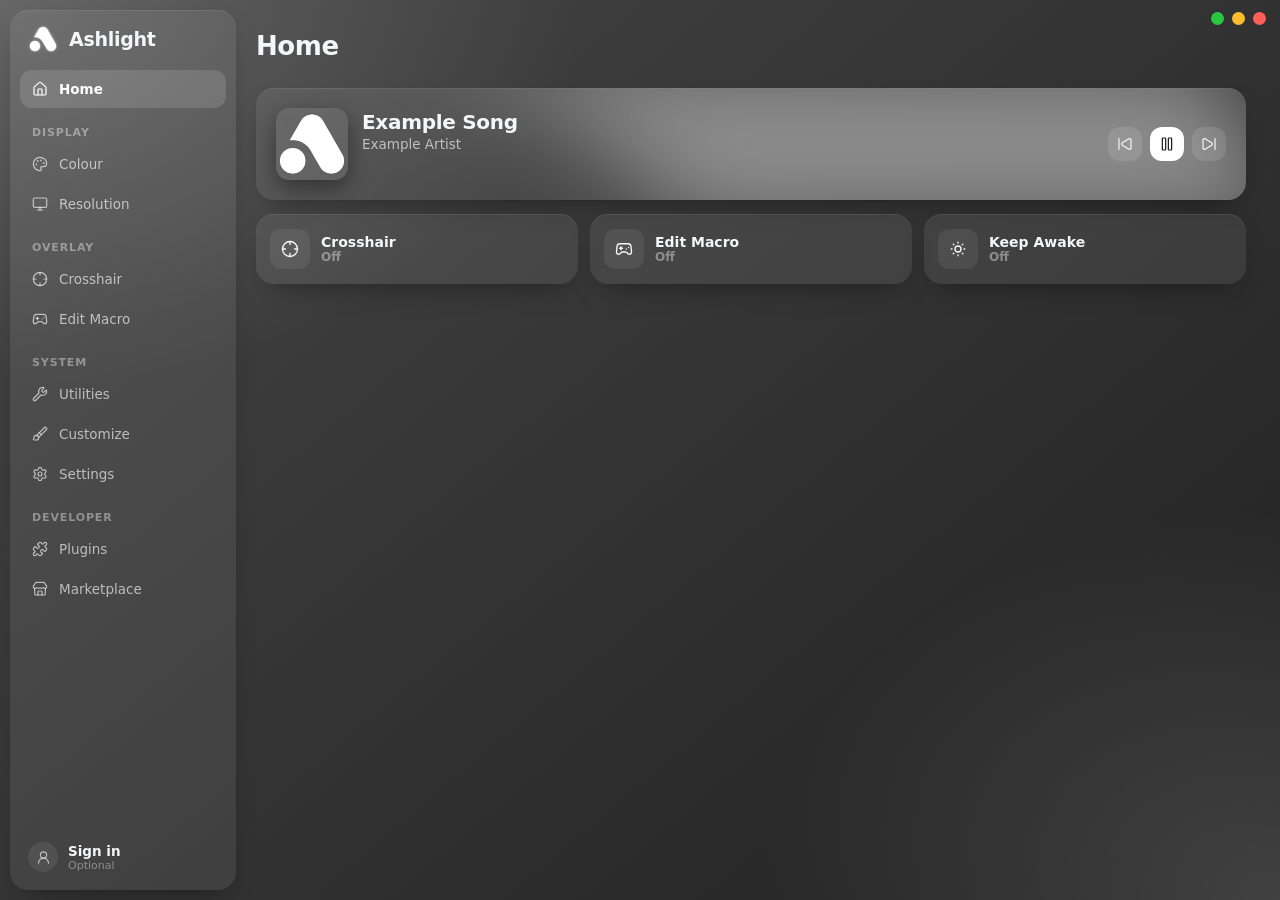
==== commit 8e3b6005: "Ashlight 0.15.0 Co-Authored-By: Claude Opus 5.5 <noreply@anthropic.com>" ====
--- a/demo/index.html
+++ b/demo/index.html
@@ -4,9 +4,9 @@
     <meta charset="utf-8" />
     <title>Ashlight</title>
     <link rel="icon" href="logo.png" />
-    <link rel="stylesheet" href="styles.css?v=0.13.0-mwe1d6kg" />
-    <link rel="stylesheet" href="controls.css?v=0.13.0-mwe1d6kg" />
-    <link rel="stylesheet" href="demo.css?v=0.13.0-mwe1d6kg" />
+    <link rel="stylesheet" href="styles.css?v=0.15.0-mwwp1dvm" />
+    <link rel="stylesheet" href="controls.css?v=0.15.0-mwwp1dvm" />
+    <link rel="stylesheet" href="demo.css?v=0.15.0-mwwp1dvm" />
   </head>
   <body>
     <canvas class="smoke" id="smoke" aria-hidden="true"></canvas>
@@ -33,6 +33,6 @@
     </main>
     <div class="tooltip" id="tooltip" role="tooltip"></div>
     <div class="toast" id="toast" role="status"></div>
-    <script type="module" src="demo.js?v=0.13.0-mwe1d6kg"></script>
+    <script type="module" src="demo.js?v=0.15.0-mwwp1dvm"></script>
   </body>
 </html>
--- a/demo/styles.css
+++ b/demo/styles.css
@@ -16,10 +16,10 @@
   --accent: #ffffff;
   --on-accent: #17181b;
   --warn: #e8c48a;
-  --bg-a: 40, 42, 46;
-  --bg-b: 22, 23, 26;
-  --glow-1: 205, 210, 220;
-  --glow-2: 150, 156, 168;
+  --bg-a: 70, 70, 70;
+  --bg-b: 32, 32, 32;
+  --glow-1: 218, 218, 218;
+  --glow-2: 150, 150, 150;
   --ease: cubic-bezier(0.22, 1, 0.36, 1);
   --spring: cubic-bezier(0.34, 1.45, 0.64, 1);
   --fast: 200ms;
@@ -48,8 +48,8 @@
     linear-gradient(150deg, rgb(var(--bg-a)), rgb(var(--bg-b)));
 }
 
-/* Sidebar: a floating panel */
-.side { position: relative; display: flex; flex-direction: column; margin: 10px 0 10px 10px; padding: 12px 10px 10px; border-radius: 18px; background: rgba(255, 255, 255, 0.035); box-shadow: var(--raise); -webkit-app-region: drag; }
+/* Sidebar: a floating panel, lit from behind by the theme's own glow so it feels part of the room, not a flat box. */
+.side { position: relative; display: flex; flex-direction: column; margin: 10px 0 10px 10px; padding: 12px 10px 10px; border-radius: 18px; background: rgba(255, 255, 255, 0.035); box-shadow: inset 0 0 0 1px rgba(255, 255, 255, 0.07), inset 0 1px 0 rgba(255, 255, 255, 0.09), 0 18px 40px -22px rgba(0, 0, 0, 0.55), 0 0 60px -30px rgba(var(--glow-1), 0.6); -webkit-app-region: drag; }
 .lights { display: flex; gap: 8px; padding: 2px 6px 12px; -webkit-app-region: no-drag; }
 .light { display: grid; place-items: center; width: 13px; height: 13px; padding: 0; border: 0; border-radius: 50%; cursor: pointer; transition: transform var(--fast) var(--spring), filter var(--fast) var(--ease); }
 .light svg.lucide { width: 9px; height: 9px; stroke-width: 3; color: rgba(0, 0, 0, 0.6); opacity: 0; transition: opacity 120ms ease; }
@@ -66,15 +66,16 @@
 
 nav { position: relative; display: flex; flex-direction: column; -webkit-app-region: no-drag; }
 .nav-group { margin: 12px 0 5px 12px; color: var(--ink-3); font-size: 10.5px; font-weight: 600; letter-spacing: 0.06em; text-transform: uppercase; }
-.nav-pill { position: absolute; left: 0; right: 0; top: 0; height: 36px; border-radius: 11px; background: rgba(255, 255, 255, 0.1); box-shadow: var(--raise), 0 6px 18px rgba(0, 0, 0, 0.18); transition: transform 460ms var(--spring); }
+.nav-pill { position: absolute; left: 0; right: 0; top: 0; height: 36px; border-radius: 11px; background: rgba(255, 255, 255, 0.1); box-shadow: inset 0 0 0 1px rgba(255, 255, 255, 0.12), inset 0 1px 0 rgba(255, 255, 255, 0.1), 0 6px 18px rgba(0, 0, 0, 0.22), 0 0 22px -4px var(--accent); transition: transform 460ms var(--spring); }
 .nav-item { position: relative; display: flex; align-items: center; gap: 11px; width: 100%; height: 36px; margin-bottom: 1px; padding: 0 12px; border: 0; border-radius: 11px; background: transparent; color: var(--ink-2); font-weight: 450; cursor: pointer; text-align: left; transition: color var(--fast) var(--ease), transform var(--fast) var(--ease); }
-.nav-item svg { transition: transform var(--slow) var(--spring); }
+.nav-item svg { transition: transform var(--slow) var(--spring), filter var(--fast) var(--ease); }
 .nav-item:hover { color: var(--accent); }
 .nav-item:hover svg { transform: scale(1.16); }
 .nav-item:active { transform: scale(0.98); }
 .nav-item.on { color: var(--accent); font-weight: 550; }
-.nav-item .dot { width: 6px; height: 6px; margin-left: auto; border-radius: 50%; background: var(--accent); opacity: 0; transform: scale(0.4); transition: opacity var(--fast) var(--ease), transform var(--slow) var(--spring); }
-.nav-item.active-feature .dot { opacity: 0.9; transform: none; }
+/* A feature that's live gets its icon outlined and lit up, instead of a trailing dot. */
+.nav-item.active-feature svg { color: var(--accent); filter: drop-shadow(0 0 6px rgba(var(--glow-1), 0.85)); }
+.nav-item.active-feature svg.lucide { stroke-width: 2.1; }
 :focus-visible { outline: none; }
 button:focus-visible { box-shadow: 0 0 0 2px rgba(255, 255, 255, 0.45); }
 input[type="range"]:focus-visible::-webkit-slider-thumb { box-shadow: 0 2px 10px rgba(0, 0, 0, 0.45), 0 0 0 6px rgba(255, 255, 255, 0.16); }
@@ -180,6 +181,10 @@
 
 /* Home */
 .tiles { display: grid; grid-template-columns: repeat(3, 1fr); gap: 10px; }
+.tiles.four { grid-template-columns: repeat(4, 1fr); }
+.tile.on { box-shadow: inset 0 0 0 2px var(--accent), 0 0 20px -6px rgba(var(--glow-1), 0.8); }
+.tile b, .tile > span { font-weight: 600; }
+.tile > span:not(.tile-icon):not(.tile-text) { color: var(--ink-3); font-weight: 400; font-size: 12px; margin-left: auto; }
 .tiles.five { grid-template-columns: repeat(5, 1fr); }
 .tile { display: flex; align-items: center; gap: 11px; min-height: 62px; padding: 10px 12px; border: 0; border-radius: 16px; background: linear-gradient(180deg, var(--surface-2), var(--surface)); box-shadow: var(--raise); cursor: pointer; text-align: left; transition: background var(--fast) var(--ease), color var(--fast) var(--ease), transform var(--fast) var(--spring); }
 .tile:hover { background: rgba(255, 255, 255, 0.1); transform: translateY(-2px); }
@@ -267,105 +272,10 @@
 .boost-text h2 { margin: 0; font-size: 18px; font-weight: 600; letter-spacing: -0.04em; }
 .boost-text p { margin: 3px 0 0; color: var(--ink-2); }
 /* Decompiler */
-.dc-drop { display: flex; flex-direction: column; align-items: center; justify-content: center; gap: 6px; min-height: 180px; padding: 24px; border: 1.5px dashed rgba(255, 255, 255, 0.18); border-radius: 18px; background: rgba(255, 255, 255, 0.03); color: var(--ink-2); text-align: center; cursor: pointer; transition: border-color var(--fast) var(--ease), background var(--fast) var(--ease), transform var(--fast) var(--ease); }
-.dc-drop b { color: var(--ink); font-size: 15px; font-weight: 500; }
-.dc-drop:hover, .dc-drop:focus-visible, .dc-drop.over { border-color: rgba(255, 255, 255, 0.5); background: rgba(255, 255, 255, 0.06); outline: none; }
-.dc-drop.over { transform: scale(1.01); }
-.dc-drop.busy { cursor: progress; border-style: solid; }
-.dc-drop.busy .dc-icon { animation: dc-pulse 1s ease-in-out infinite; }
-.dc-icon { display: grid; place-items: center; width: 52px; height: 52px; margin-bottom: 6px; border-radius: 16px; background: rgba(255, 255, 255, 0.08); }
-.dc-icon svg.lucide { width: 24px; height: 24px; }
 @keyframes dc-pulse { 50% { opacity: 0.4; transform: scale(0.94); } }
-.dc-problem { display: none; align-items: center; gap: 12px; padding: 12px 14px; border-radius: 14px; background: rgba(232, 196, 138, 0.08); box-shadow: inset 0 0 0 1px rgba(232, 196, 138, 0.25); }
-.dc-problem.show { display: flex; }
-.dc-problem .dc-text span { color: var(--warn); }
-.dc-kinds { display: flex; flex-wrap: wrap; gap: 8px; }
-.dc-kind { display: flex; flex-direction: column; gap: 1px; padding: 8px 12px; border: 0; border-radius: 12px; background: rgba(255, 255, 255, 0.05); color: var(--ink); font: inherit; text-align: left; }
-.dc-kind b { font-weight: 500; font-size: 12.5px; }
-.dc-kind span { color: var(--ink-3); font-size: 11px; }
-button.dc-kind { cursor: pointer; transition: background var(--fast) var(--ease); }
-button.dc-kind:hover { background: rgba(255, 255, 255, 0.1); }
-.dc-kind.off b { color: var(--ink-2); }
-.dc-kind.off span { color: var(--warn); }
-.dc-options { align-items: center; }
-.dc-recent { display: flex; flex-direction: column; gap: 8px; }
-.dc-recent:empty { display: none; }
-.dc-recent-item { display: flex; align-items: center; gap: 12px; padding: 10px 12px; border-radius: 14px; background: linear-gradient(180deg, var(--surface-2), var(--surface)); box-shadow: var(--raise); cursor: pointer; transition: transform var(--fast) var(--ease); }
-.dc-recent-item:hover { transform: translateY(-1px); }
-.dc-text { display: flex; flex: 1; flex-direction: column; gap: 2px; min-width: 0; }
-.dc-text b { overflow: hidden; text-overflow: ellipsis; white-space: nowrap; }
-.dc-text span { color: var(--ink-3); font-size: 12px; }
-.dc-badge { flex: none; padding: 3px 9px; border-radius: 99px; font-size: 11px; font-weight: 600; }
-.dc-badge.high { background: rgba(255, 107, 107, 0.16); color: #ff9b9b; }
-.dc-badge.medium { background: rgba(232, 196, 138, 0.14); color: var(--warn); }
-.dc-badge.good { background: rgba(120, 220, 160, 0.14); color: #8fe0b0; }
-.card-title .dc-badge { margin-left: auto; }
-
-.dc-head-top { display: flex; gap: 16px; align-items: flex-start; justify-content: space-between; flex-wrap: wrap; }
-.dc-head h2 { margin: 2px 0 4px; font-size: 22px; font-weight: 600; }
-.dc-head p { margin: 0; color: var(--ink-2); line-height: 1.5; }
-.dc-kind-label { color: var(--ink-3); font-size: 11px; font-weight: 600; letter-spacing: 0.06em; text-transform: uppercase; }
-.dc-facts { display: grid; grid-template-columns: repeat(auto-fill, minmax(190px, 1fr)); gap: 8px; margin-top: 14px; }
-.dc-fact { display: flex; flex-direction: column; gap: 2px; padding: 9px 11px; border-radius: 11px; background: rgba(255, 255, 255, 0.04); min-width: 0; }
-.dc-fact span { color: var(--ink-3); font-size: 11px; }
-.dc-fact b { font-weight: 500; font-size: 12.5px; overflow-wrap: anywhere; }
-.dc-note { margin: 10px 0 0; }
-
-.dc-finding-list { display: flex; flex-direction: column; gap: 6px; }
-.dc-finding { border-radius: 12px; background: rgba(255, 255, 255, 0.035); }
-.dc-finding-head { display: flex; align-items: center; gap: 10px; width: 100%; padding: 10px 12px; border: 0; background: transparent; color: var(--ink); font: inherit; text-align: left; cursor: pointer; }
-.dc-finding-head span { margin-left: auto; color: var(--ink-3); font-size: 12px; }
-.dc-dot { flex: none; width: 8px; height: 8px; border-radius: 50%; background: var(--ink-3); }
-.dc-finding.high .dc-dot { background: #ff6b6b; box-shadow: 0 0 0 3px rgba(255, 107, 107, 0.18); }
-.dc-finding.medium .dc-dot { background: var(--warn); }
-.dc-finding > .note, .dc-hits { display: none; }
-.dc-finding.open > .note { display: block; margin: -4px 12px 8px 30px; }
-.dc-finding.open .dc-hits { display: flex; flex-direction: column; gap: 4px; padding: 0 10px 10px 28px; }
-.dc-hit { display: flex; gap: 10px; align-items: baseline; padding: 6px 8px; border: 0; border-radius: 8px; background: rgba(0, 0, 0, 0.25); color: var(--ink-2); font: inherit; font-size: 12px; text-align: left; cursor: pointer; min-width: 0; }
-.dc-hit:hover { background: rgba(0, 0, 0, 0.4); color: var(--ink); }
-.dc-hit b { flex: none; font-weight: 500; }
-.dc-hit code { overflow: hidden; color: var(--ink-3); text-overflow: ellipsis; white-space: nowrap; font-family: "IBM Plex Mono", monospace; font-size: 11.5px; }
-
-.dc-ide { display: grid; grid-template-columns: minmax(220px, 300px) 1fr; gap: 0; height: max(440px, calc(100vh - 230px)); padding: 0; }
-.dc-side { display: flex; flex-direction: column; gap: 8px; min-height: 0; padding: 12px; border-right: 1px solid rgba(255, 255, 255, 0.06); }
-.dc-search { width: 100%; }
-.dc-chips { display: flex; flex-wrap: wrap; gap: 5px; }
-.dc-chips .chip { height: 24px; padding: 0 9px; font-size: 11px; }
-.dc-tree { flex: 1; min-height: 0; overflow: auto; margin: 0 -6px; }
-.dc-row { display: flex; align-items: center; gap: 7px; width: 100%; height: 26px; padding: 0 8px 0 calc(8px + var(--d, 0) * 14px); border: 0; border-radius: 7px; background: transparent; color: var(--ink-2); font: inherit; font-size: 12px; text-align: left; cursor: pointer; white-space: nowrap; }
-.dc-row:hover { background: rgba(255, 255, 255, 0.06); color: var(--ink); }
-.dc-row.on { background: rgba(255, 255, 255, 0.12); color: var(--ink); }
-.dc-row span { overflow: hidden; text-overflow: ellipsis; }
-.dc-row em { margin-left: auto; padding-left: 8px; color: var(--ink-3); font-size: 10.5px; font-style: normal; }
-.dc-chev { flex: none; width: 0; height: 0; border-left: 5px solid var(--ink-3); border-top: 4px solid transparent; border-bottom: 4px solid transparent; transition: transform var(--fast) var(--ease); }
-.dc-row.dir.open .dc-chev { transform: rotate(90deg); }
-.dc-ext { flex: none; min-width: 30px; padding: 1px 4px; border-radius: 4px; background: rgba(255, 255, 255, 0.07); color: var(--ink-3); font-size: 9.5px; font-style: normal; text-align: center; text-transform: uppercase; }
-.dc-ext.code { background: rgba(130, 170, 255, 0.14); color: #a9c1ff; }
-.dc-ext.config { background: rgba(232, 196, 138, 0.12); color: var(--warn); }
-.dc-ext.images { background: rgba(120, 220, 160, 0.12); color: #8fe0b0; }
-.dc-empty { padding: 8px 10px; }
-.dc-viewer { display: flex; flex-direction: column; min-width: 0; min-height: 0; }
-.dc-bar { display: flex; align-items: center; gap: 8px; min-height: 42px; padding: 0 10px 0 14px; border-bottom: 1px solid rgba(255, 255, 255, 0.06); }
-.dc-crumbs { display: flex; flex: 1; min-width: 0; overflow: hidden; color: var(--ink-3); font-size: 12px; white-space: nowrap; }
-.dc-crumbs span:not(:last-child)::after { content: "/"; margin: 0 5px; opacity: 0.5; }
-.dc-crumbs .last { color: var(--ink); font-weight: 500; }
-.dc-scroll { flex: 1; min-height: 0; overflow: auto; background: rgba(0, 0, 0, 0.22); border-radius: 0 0 18px 0; }
-.dc-lines { position: relative; display: flex; min-width: max-content; }
-.dc-gutter, .dc-code { margin: 0; padding: 12px 0; font-family: "IBM Plex Mono", monospace; font-size: 12.5px; line-height: 19px; tab-size: 4; user-select: text; }
-.dc-gutter { position: sticky; left: 0; z-index: 1; min-width: 48px; padding-right: 12px; padding-left: 10px; background: rgb(18, 19, 22); color: var(--ink-3); text-align: right; opacity: 0.7; user-select: none; }
-.dc-code { padding-left: 14px; padding-right: 24px; color: #dfe3ea; }
-.dc-mark { position: absolute; left: 0; right: 0; display: none; background: rgba(255, 196, 92, 0.14); box-shadow: inset 3px 0 0 #ffc45c; pointer-events: none; }
-.dc-viewer.image .dc-code, .dc-viewer.binary .dc-code { padding: 24px; color: var(--ink-2); white-space: normal; }
-.dc-viewer.image img { max-width: 100%; image-rendering: pixelated; border-radius: 8px; background: repeating-conic-gradient(rgba(255, 255, 255, 0.06) 0 25%, transparent 0 50%) 0 0 / 16px 16px; }
-.dc-viewer.image .dc-gutter, .dc-viewer.binary .dc-gutter { display: none; }
-.dc-code i { font-style: normal; }
-.dc-code .hk { color: #c79bff; }
-.dc-code .hs { color: #9ee6a8; }
-.dc-code .hn { color: #ffb38a; }
-.dc-code .hc { color: #6f7785; font-style: italic; }
-.dc-code .ha { color: #ffd479; }
-.dc-code .ht { color: #7cc7ff; }
-@media (max-width: 980px) { .dc-ide { grid-template-columns: 200px 1fr; } }
+
+
+
 
 /* Sidebar categories fold away when their name is clicked */
 .nav-group { display: flex; align-items: center; gap: 6px; width: calc(100% - 12px); padding: 0; border: 0; background: transparent; font: inherit; cursor: pointer; text-align: left; transition: color var(--fast) var(--ease); }
@@ -401,21 +311,10 @@
   text-shadow: 0 1px 6px rgba(0, 0, 0, 0.55);
 }
 body.glass-panels .tile[aria-pressed="true"], body.glass-panels .ratio.on { background: var(--accent); text-shadow: none; }
-body.refract .card, body.refract .tile, body.refract .side { backdrop-filter: url(#liquid) saturate(1.35) brightness(1.06); }
 body.font-sans { --font: "Segoe UI Variable Text", "Segoe UI", sans-serif; }
 :root:has(body.font-sans) { --font: "Segoe UI Variable Text", "Segoe UI", sans-serif; font-size: 13.5px; letter-spacing: 0; }
 body.no-motion *, body.no-motion *::before, body.no-motion *::after { animation: none !important; transition-duration: 1ms !important; }
 
-.panel-modes { display: grid; grid-template-columns: 1fr 1fr; gap: 8px; }
-.panel-mode { padding: 8px; border: 0; border-radius: 13px; background: rgba(0, 0, 0, 0.2); cursor: pointer; text-align: left; transition: background var(--fast) var(--ease), transform var(--fast) var(--spring); }
-.panel-mode:hover { transform: translateY(-1px); background: rgba(255, 255, 255, 0.08); }
-.panel-mode.on { background: rgba(255, 255, 255, 0.16); }
-.panel-mode span { display: block; margin-top: 7px; font-weight: 500; }
-.panel-preview { position: relative; display: grid; grid-template-columns: 1fr 2fr; grid-template-rows: 1fr 1fr; gap: 4px; height: 62px; padding: 6px; border-radius: 8px; background: #24262a; }
-.panel-preview b { border-radius: 4px; background: #141518; }
-.panel-preview b:first-child { grid-row: 1 / 3; }
-.panel-preview.see { background: linear-gradient(120deg, #6a3df0, #e0463c 55%, #f5b73b); }
-.panel-preview.see b { background: linear-gradient(135deg, rgba(255, 255, 255, 0.3), rgba(255, 255, 255, 0.04)); box-shadow: inset 0 1px 0 rgba(255, 255, 255, 0.6); }
 .read-icon svg.lucide { width: 15px; height: 15px; }
 .read-icon { display: inline-flex; color: var(--ink); }
 .read-icon.bad { color: var(--warn); }
@@ -426,8 +325,7 @@
 .themes { display: grid; grid-template-columns: repeat(6, 1fr); gap: 7px; }
 .theme { position: relative; aspect-ratio: 1.35; padding: 0; border: 0; border-radius: 12px; background: radial-gradient(circle at 78% 18%, var(--c3), transparent 55%), linear-gradient(135deg, var(--c1), var(--c2)); cursor: pointer; transition: transform var(--fast) var(--spring), box-shadow var(--fast) var(--ease); }
 .theme:hover { transform: translateY(-2px) scale(1.04); }
-.theme.on { box-shadow: 0 0 0 2px var(--accent); }
-.theme.on::after { content: ""; position: absolute; right: 7px; bottom: 7px; width: 8px; height: 8px; border-radius: 50%; background: #fff; }
+.theme.on { box-shadow: 0 0 0 2px var(--accent), inset 0 0 0 1px rgba(255, 255, 255, 0.5), 0 6px 20px -4px var(--c3); transform: translateY(-1px); }
 
 /* Colour test strip */
 .strip { height: 22px; border-radius: 6px; }
@@ -539,36 +437,6 @@
 .slider .value:hover { background: rgba(255, 255, 255, 0.08); }
 .value-edit { width: 74px; height: 24px; padding: 0 6px; border: 0; border-radius: 7px; background: rgba(255, 255, 255, 0.12); color: var(--ink); font: inherit; font-weight: 600; text-align: right; outline: none; box-shadow: 0 0 0 2px var(--accent); user-select: text; }
 .hero-value .value-edit { width: 120px; height: 40px; font-size: 26px; text-align: left; }
-
-/* Library */
-.section-title { margin: 0; font-family: var(--display); font-style: italic; font-size: 17px; font-weight: 700; }
-.library-bar { display: flex; flex-wrap: wrap; align-items: center; gap: 10px; }
-.library-bar .search { width: 220px; }
-.recent { display: grid; grid-template-columns: repeat(3, 1fr); gap: 12px; }
-.games { display: grid; grid-template-columns: repeat(auto-fill, minmax(132px, 1fr)); gap: 14px; }
-.game { position: relative; display: flex; flex-direction: column; gap: 7px; cursor: pointer; }
-.cover { position: relative; aspect-ratio: 2 / 3; overflow: hidden; border-radius: 14px; background: rgba(255, 255, 255, 0.05); box-shadow: 0 10px 26px rgba(0, 0, 0, 0.35); transition: transform 260ms var(--spring), box-shadow 260ms var(--ease); }
-.cover img { width: 100%; height: 100%; object-fit: cover; opacity: 0; transition: opacity 400ms var(--ease); }
-.cover img.in { opacity: 1; }
-.cover.plain { display: grid; place-items: center; background: linear-gradient(150deg, hsl(var(--h) 45% 32%), hsl(calc(var(--h) + 40) 50% 16%)); }
-.cover.plain span { font-family: var(--display); font-style: italic; font-weight: 700; font-size: 34px; color: rgba(255, 255, 255, 0.85); }
-.game:hover .cover { transform: translateY(-4px) scale(1.02); box-shadow: 0 18px 40px rgba(0, 0, 0, 0.45); }
-.game-info { display: flex; flex-direction: column; min-width: 0; padding: 0 2px; }
-.game-info b { font-weight: 600; white-space: nowrap; overflow: hidden; text-overflow: ellipsis; }
-.game-info small { color: var(--ink-3); font-size: 11px; }
-.game-play { position: absolute; left: 50%; top: 38%; display: grid; place-items: center; width: 52px; height: 52px; margin: -26px 0 0 -26px; border: 0; border-radius: 50%; background: var(--accent); color: var(--on-accent); cursor: pointer; opacity: 0; transform: scale(0.8); box-shadow: 0 10px 30px rgba(0, 0, 0, 0.5); transition: opacity 200ms var(--ease), transform 260ms var(--spring); }
-.game-play svg.lucide { width: 22px; height: 22px; margin-left: 2px; }
-.game:hover .game-play { opacity: 1; transform: none; }
-.game-hide { position: absolute; right: 6px; top: 6px; display: grid; place-items: center; width: 24px; height: 24px; padding: 0; border: 0; border-radius: 50%; background: rgba(0, 0, 0, 0.55); color: #fff; cursor: pointer; opacity: 0; transition: opacity 200ms var(--ease); }
-.game-hide svg.lucide { width: 13px; height: 13px; }
-.game:hover .game-hide { opacity: 1; }
-.game.wide { flex-direction: row; align-items: center; gap: 12px; padding: 10px; border-radius: 16px; background: linear-gradient(180deg, var(--surface-2), var(--surface)); box-shadow: var(--raise); }
-.game.wide .cover { width: 52px; flex: none; border-radius: 10px; box-shadow: none; }
-.game.wide:hover .cover { transform: none; }
-.game.wide .game-play { position: static; margin: 0 0 0 auto; width: 36px; height: 36px; opacity: 1; transform: none; flex: none; }
-.game.wide .game-play svg.lucide { width: 16px; height: 16px; }
-.game.wide .game-hide { display: none; }
-.empty { display: flex; flex-direction: column; gap: 4px; padding: 30px; border-radius: 18px; background: rgba(255, 255, 255, 0.04); text-align: center; grid-column: 1 / -1; }
 
 /* Share */
 .share-idle { display: flex; flex-direction: column; align-items: center; gap: 18px; padding: 36px 16px; text-align: center; }
@@ -626,7 +494,7 @@
 @keyframes word-in { from { opacity: 0; transform: translateY(40%); filter: blur(6px); } }
 @keyframes word-out { to { opacity: 0; transform: translateY(-40%); filter: blur(6px); } }
 .hello-sub { color: var(--ink-2) !important; font-size: 15px !important; letter-spacing: 0.01em; }
-.hello-panel { padding: 16px; border-radius: 22px; background: rgba(255, 255, 255, 0.045); box-shadow: inset 0 1px 0 rgba(255, 255, 255, 0.07); text-align: left; }
+.hello-panel { padding: 16px; border-radius: 22px; background: rgba(255, 255, 255, 0.045); box-shadow: inset 0 0 0 1px rgba(255, 255, 255, 0.07), inset 0 1px 0 rgba(255, 255, 255, 0.09), 0 18px 40px -22px rgba(0, 0, 0, 0.5); text-align: left; }
 .hello-panel .card { padding: 0; background: none; box-shadow: none; }
 .hello-panel .card-title { display: none; }
 .hello .themes { grid-template-columns: repeat(6, 1fr); }
@@ -638,7 +506,8 @@
 .hello-done.draw path { animation: draw 500ms 450ms var(--ease) forwards; }
 @keyframes draw { to { stroke-dashoffset: 0; } }
 .hello-foot { width: min(340px, 100%); }
-.hello-next { width: 100%; height: 50px; border: 0; border-radius: 16px; background: #fff; color: #0f1012; font-weight: 600; font-size: 14.5px; cursor: pointer; box-shadow: 0 12px 40px rgba(0, 0, 0, 0.35); transition: transform var(--fast) var(--spring), filter var(--fast) var(--ease); }
+.hello-next { width: 100%; height: 50px; border: 0; border-radius: 16px; background: linear-gradient(165deg, #fff, rgba(255, 255, 255, 0.88)); color: #0f1012; font-weight: 600; font-size: 14.5px; cursor: pointer; box-shadow: inset 0 1px 0 rgba(255, 255, 255, 0.9), 0 14px 40px -6px rgba(0, 0, 0, 0.45), 0 0 44px -14px rgba(var(--glow-1), 0.9); transition: transform var(--fast) var(--spring), filter var(--fast) var(--ease), box-shadow var(--fast) var(--ease); }
+.hello-next:hover { box-shadow: inset 0 1px 0 rgba(255, 255, 255, 0.9), 0 16px 44px -6px rgba(0, 0, 0, 0.5), 0 0 56px -10px rgba(var(--glow-1), 1); }
 .hello-next:hover { filter: brightness(0.92); }
 .hello-next:active { transform: scale(0.98); }
 
@@ -845,44 +714,6 @@
 .inline-toggle { display: inline-flex; flex: none; align-items: center; gap: 8px; color: var(--ink-2); font-size: 12px; white-space: nowrap; }
 
 /* Decompiler, minimal pass: quieter surfaces, fewer boxes. */
-.dc-drop { min-height: 150px; border-width: 1px; border-color: rgba(255, 255, 255, 0.12); background: transparent; }
-.dc-drop b { font-size: 14px; }
-.dc-drop span { font-size: 12px; color: var(--ink-3); }
-.dc-icon { width: 40px; height: 40px; border-radius: 12px; background: rgba(255, 255, 255, 0.06); }
-.dc-icon svg.lucide { width: 19px; height: 19px; }
-.dc-options { align-self: flex-start; color: var(--ink-2); font-size: 12px; }
-.dc-label { display: flex; align-items: center; gap: 8px; margin: 6px 0 2px; color: var(--ink-3); font-size: 11px; font-weight: 600; letter-spacing: 0.06em; text-transform: uppercase; }
-.dc-label .note { margin-left: auto; letter-spacing: 0; text-transform: none; font-weight: 400; }
-.dc-recent { gap: 2px; }
-.dc-recent-item { padding: 9px 10px; border-radius: 10px; background: transparent; box-shadow: none; }
-.dc-recent-item:hover { transform: none; background: rgba(255, 255, 255, 0.05); }
-.dc-recent-item .icon-btn { opacity: 0; transition: opacity var(--fast) var(--ease); }
-.dc-recent-item:hover .icon-btn, .dc-recent-item:focus-within .icon-btn { opacity: 1; }
-.dc-head { padding: 14px 16px; }
-.dc-head h2 { margin: 0 0 3px; font-size: 18px; }
-.dc-head p { font-size: 12.5px; color: var(--ink-3); }
-.dc-head-top { align-items: center; flex-wrap: nowrap; }
-.dc-actions { display: flex; gap: 2px; flex: none; }
-.dc-facts { display: grid; grid-template-columns: max-content 1fr max-content 1fr; gap: 5px 14px; margin: 12px 0 0; font-size: 12px; }
-.dc-facts dt { color: var(--ink-3); }
-.dc-facts dd { margin: 0; overflow: hidden; color: var(--ink); text-overflow: ellipsis; white-space: nowrap; }
-.dc-note { margin: 8px 0 0; font-size: 11.5px; }
-.dc-findings { display: flex; flex-direction: column; gap: 2px; padding: 10px 12px; }
-.dc-findings .dc-label { margin: 0 4px 4px; }
-.dc-finding { background: transparent; }
-.dc-finding-head { padding: 6px 4px; border-radius: 8px; font-size: 12.5px; }
-.dc-finding-head:hover { background: rgba(255, 255, 255, 0.04); }
-.dc-finding-head em { margin-left: auto; color: var(--ink-3); font-size: 11.5px; font-style: normal; }
-.dc-finding.open .dc-hits { padding: 2px 0 6px 22px; }
-.dc-clean { margin: 0 4px; }
-.dc-ide { height: max(460px, calc(100vh - 250px)); }
-.dc-chips { gap: 4px; }
-.dc-chip { height: 22px; padding: 0 8px; border: 0; border-radius: 6px; background: transparent; color: var(--ink-3); font: inherit; font-size: 11px; cursor: pointer; text-decoration: line-through; transition: background var(--fast) var(--ease), color var(--fast) var(--ease); }
-.dc-chip.on { background: rgba(255, 255, 255, 0.08); color: var(--ink); text-decoration: none; }
-.dc-chip:hover { background: rgba(255, 255, 255, 0.12); }
-.dc-ext { min-width: 0; padding: 0; background: transparent !important; font-size: 9px; width: 30px; text-align: left; }
-.dc-finding-head > span { flex: 1; margin-left: 0; color: var(--ink); font-size: 12.5px; text-align: left; }
-.dc-finding-head { justify-content: flex-start; }
 
 /* ---------- 0.10 refresh ---------- */
 
@@ -923,8 +754,6 @@
 .icon-btn:hover { transform: translateY(-1px); }
 .switch[aria-checked="true"] { box-shadow: 0 0 14px rgba(var(--glow-1), 0.35); }
 
-/* Liquid glass: real frosted glass with a bright edge, over any background. */
-body.refract .card, body.refract .tile, body.refract .side, body.refract .dc-ide { backdrop-filter: blur(22px) saturate(1.6) brightness(1.05); }
 body.glass-panels:not(.has-bg) .card, body.glass-panels:not(.has-bg) .tile, body.glass-panels:not(.has-bg) .side { --panel-o: 0.12; }
 
 /* Crosshair presets and a game-like preview scene. */
@@ -934,9 +763,6 @@
 .preview .scene { background: radial-gradient(70% 90% at 50% 50%, rgba(255, 255, 255, 0.05), transparent 70%), #17181c; }
 
 /* Decompiler, stripped down: name, buttons, files, code. */
-.dc-ide { height: calc(100vh - var(--dc-top, 190px)); min-height: 420px; }
-.dc-head { padding: 12px 14px; }
-.dc-head h2 { margin: 0; font-size: 16px; }
 
 /* ---------- 0.11 clean layout: one sans font, flat surfaces, clear hierarchy ---------- */
 :root { --font: "Segoe UI Variable Text", "Segoe UI", system-ui, sans-serif; --display: "Segoe UI Variable Display", "Segoe UI Variable Text", "Segoe UI", system-ui, sans-serif; font-family: var(--font); font-size: 13.5px; letter-spacing: 0; }
@@ -979,14 +805,8 @@
 .tile-icon { width: 40px; height: 40px; border-radius: 11px; }
 .seg { border-radius: 10px; }
 .seg button { height: 28px; font-size: 13px; }
-.dc-code, .dc-gutter, .hash { font-family: "IBM Plex Mono", "Plex Mono", Consolas, monospace; }
-
-.dc-drop { min-height: 300px; height: calc(100vh - 230px); max-height: 460px; gap: 8px; border: 1.5px dashed rgba(255, 255, 255, 0.16); border-radius: 18px; background: rgba(255, 255, 255, 0.025); }
-.dc-drop .dc-icon { display: grid; place-items: center; width: 64px; height: 64px; margin-bottom: 8px; border-radius: 18px; background: rgba(255, 255, 255, 0.07); }
-.dc-drop .dc-icon svg.lucide { width: 28px; height: 28px; }
-.dc-drop b { font-size: 18px; font-weight: 600; }
-.dc-drop span { font-size: 13px; }
-.dc-types { margin-top: 14px; padding: 6px 14px; border-radius: 99px; background: rgba(255, 255, 255, 0.06); color: var(--ink-2); font-size: 12px; }
+.hash { font-family: "IBM Plex Mono", "Plex Mono", Consolas, monospace; }
+
 
 /* ---------- 0.12: light and smooth. No outlines, no clutter, richer gradients, three modes. ---------- */
 #smoke { display: none !important; }
@@ -995,7 +815,7 @@
   radial-gradient(900px 600px at 0% 0%, rgba(var(--glow-1), 0.22), transparent 65%),
   radial-gradient(800px 600px at 100% 100%, rgba(var(--glow-2), 0.28), transparent 65%),
   linear-gradient(140deg, rgb(var(--bg-a)), rgb(var(--bg-b))); }
-.side, .card, .tile, .btn, .nav-pill, .chip, .seg, .dc-drop, .dc-ide, .dc-head { box-shadow: none; }
+.side, .card, .tile, .btn, .nav-pill, .chip, .seg { box-shadow: none; }
 .side { background: rgba(255, 255, 255, 0.07); border-radius: 18px; }
 .card, .tile { background: rgba(255, 255, 255, 0.075); border-radius: 18px; }
 .tile:hover, .card:hover { background: rgba(255, 255, 255, 0.11); }
@@ -1006,8 +826,6 @@
 .btn.primary, .btn.primary:hover { background: var(--accent); color: var(--on-accent); box-shadow: none; }
 .chip { background: rgba(255, 255, 255, 0.09); }
 .seg { background: rgba(0, 0, 0, 0.18); }
-.dc-drop { border: 0; background: rgba(255, 255, 255, 0.06); }
-.dc-drop:hover, .dc-drop.over { background: rgba(255, 255, 255, 0.1); border: 0; }
 .tile[aria-pressed="true"] { background: var(--accent); }
 .theme { border-radius: 14px; }
 .themes { grid-template-columns: repeat(4, 1fr); gap: 10px; }
@@ -1029,8 +847,7 @@
 body.mode-light .switch { background: rgba(0, 0, 0, 0.2); }
 body.mode-light .switch::after { background: #fff; }
 body.mode-light .switch[aria-checked="true"] { background: var(--accent); box-shadow: none; }
-body.mode-light .tile-icon, body.mode-light .dc-drop .dc-icon, body.mode-light .dc-types { background: rgba(0, 0, 0, 0.06); }
-body.mode-light .dc-drop { background: rgba(255, 255, 255, 0.5); }
+body.mode-light .tile-icon { background: rgba(0, 0, 0, 0.06); }
 body.mode-light .page-wrap::-webkit-scrollbar-thumb { background: rgba(0, 0, 0, 0.22); background-clip: padding-box; }
 body.mode-light input[type="range"]::-webkit-slider-runnable-track { background: linear-gradient(to right, rgba(0, 0, 0, 0.12) var(--a, 0%), var(--accent) var(--a, 0%), var(--accent) var(--b, 0%), rgba(0, 0, 0, 0.12) var(--b, 0%)); box-shadow: none; }
 body.mode-light input[type="range"]::-webkit-slider-thumb { background: #fff; box-shadow: 0 1px 6px rgba(0, 0, 0, 0.35); }
@@ -1058,7 +875,6 @@
 body.mode-win10 .switch::after { background: rgba(255, 255, 255, 0.9); }
 body.mode-win10 .switch[aria-checked="true"] { background: var(--accent); box-shadow: none; }
 body.mode-win10 .switch[aria-checked="true"]::after { background: #fff; }
-body.mode-win10 .dc-drop { border-radius: 2px; background: #2d2d2d; }
 body.mode-win10 .theme { border-radius: 2px; }
 body.mode-win10 input[type="range"]::-webkit-slider-runnable-track { height: 4px; border-radius: 0; }
 body.mode-win10 input[type="range"]::-webkit-slider-thumb { width: 12px; height: 22px; margin-top: -9px; border-radius: 6px; background: var(--accent); box-shadow: none; }
@@ -1067,9 +883,24 @@
 .card, .tile, .side { box-shadow: 0 12px 28px -14px rgba(0, 0, 0, 0.5), inset 0 1px 0 rgba(255, 255, 255, 0.08); }
 body.mode-light .card, body.mode-light .tile, body.mode-light .side { box-shadow: 0 12px 28px -14px rgba(40, 60, 120, 0.35), inset 0 1px 0 rgba(255, 255, 255, 0.9); }
 body.mode-win10 .card, body.mode-win10 .tile, body.mode-win10 .side { box-shadow: none; }
-.tile, .theme, .dc-drop { transition: transform 140ms var(--ease), background var(--fast) var(--ease); will-change: transform; transform-style: preserve-3d; }
+.tile, .theme { transition: transform 140ms var(--ease), background var(--fast) var(--ease); will-change: transform; transform-style: preserve-3d; }
 .tile:hover { box-shadow: 0 18px 34px -14px rgba(0, 0, 0, 0.6), inset 0 1px 0 rgba(255, 255, 255, 0.12); }
 .brand img { transform-style: preserve-3d; }
 .page-wrap > * { animation: page-in 380ms var(--ease) both; }
 @keyframes page-in { from { opacity: 0; transform: perspective(900px) translateY(10px) rotateX(4deg); } }
 body.no-motion .page-wrap > * { animation: none; }
+
+/* RAT checker: a reported hit, never a verdict. */
+.plugin-card { padding: 14px 16px; border-radius: 14px; background: rgba(255, 255, 255, 0.04); box-shadow: inset 0 0 0 1px rgba(255, 255, 255, 0.06); }
+.plugin-card.notable { box-shadow: inset 0 0 0 1px rgba(232, 140, 90, 0.35); }
+.plugin-card-head { display: flex; align-items: center; gap: 12px; }
+.plugin-card.notable .plugin-card-head svg.lucide { color: var(--warn); }
+.plugin-card.minor .plugin-card-head svg.lucide { color: var(--ink-3); }
+.plugin-card-text { flex: 1; min-width: 0; display: flex; flex-direction: column; gap: 2px; }
+.plugin-card-text b { font-weight: 600; }
+.plugin-card-path { overflow: hidden; color: var(--ink-3); font-size: 11.5px; text-overflow: ellipsis; white-space: nowrap; }
+.plugin-card-size { flex: none; color: var(--ink-3); font-size: 12px; }
+.plugin-card-body { margin: 10px 0 0; padding-left: 28px; color: var(--ink-2); font-size: 12.5px; line-height: 1.5; }
+.plugin-card-body p { margin: 0 0 4px; }
+.plugin-card-tag { display: inline-block; margin: 2px 6px 0 0; padding: 2px 8px; border-radius: 99px; background: rgba(255, 255, 255, 0.08); color: var(--ink-3); font-size: 11px; font-style: normal; }
+.plugin-card .btn { margin: 10px 0 0 28px; }
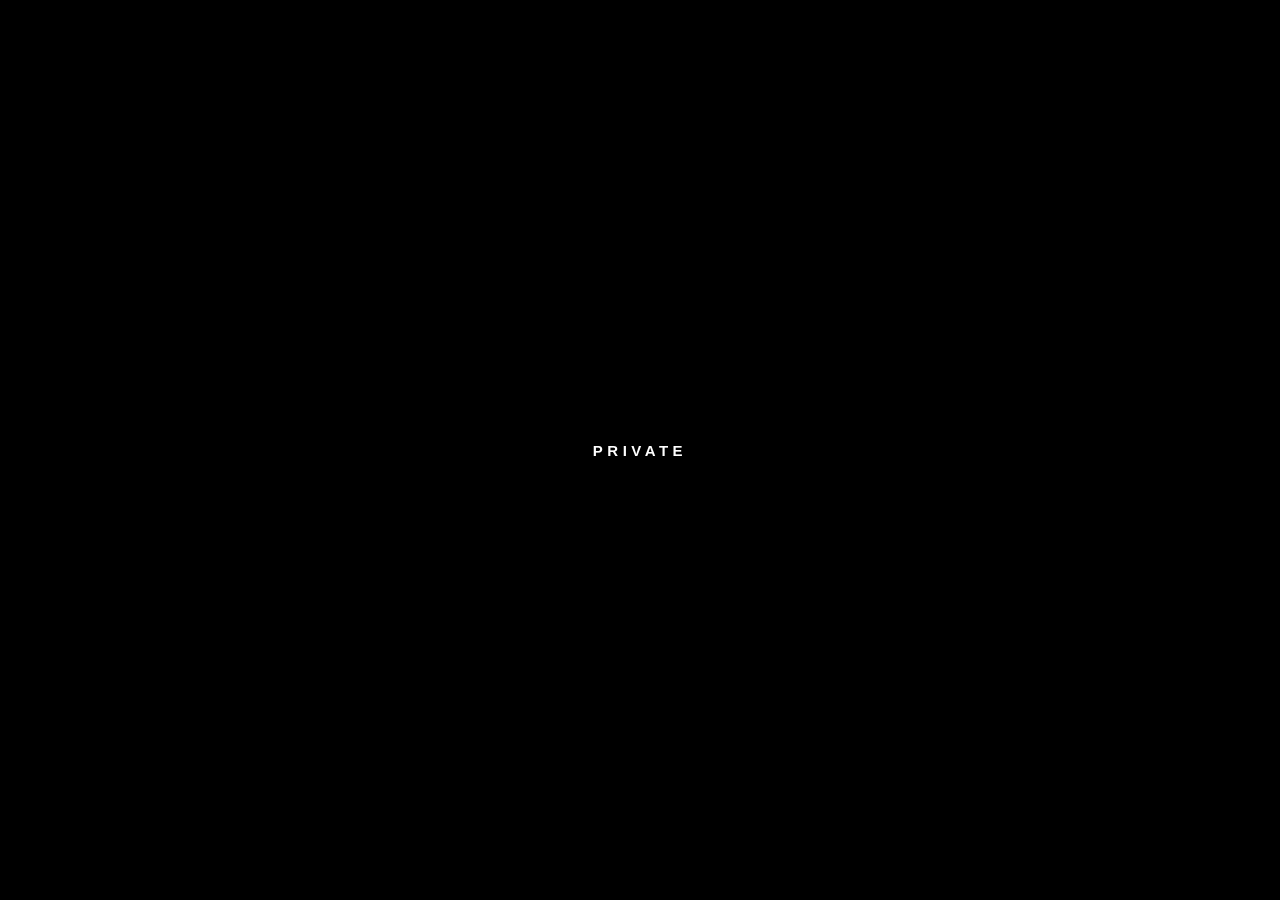
==== commit 4a0fa0e8: "Ashlight 0.15.0 Co-Authored-By: Claude Opus 5.5 <noreply@anthropic.com>" ====
--- a/demo/index.html
+++ b/demo/index.html
@@ -2,37 +2,16 @@
 <html lang="en">
   <head>
     <meta charset="utf-8" />
+    <meta name="viewport" content="width=device-width, initial-scale=1" />
     <title>Ashlight</title>
-    <link rel="icon" href="logo.png" />
-    <link rel="stylesheet" href="styles.css?v=0.15.0-mwwp1dvm" />
-    <link rel="stylesheet" href="controls.css?v=0.15.0-mwwp1dvm" />
-    <link rel="stylesheet" href="demo.css?v=0.15.0-mwwp1dvm" />
+    <meta name="robots" content="noindex, nofollow" />
+    <style>
+      html, body { height: 100%; margin: 0; background: #000; }
+      body { display: grid; place-items: center; }
+      p { margin: 0; color: #fff; font: 600 15px -apple-system, Segoe UI, sans-serif; letter-spacing: 0.3em; text-transform: uppercase; }
+    </style>
   </head>
   <body>
-    <canvas class="smoke" id="smoke" aria-hidden="true"></canvas>
-    <div class="bg-layer" id="bg" aria-hidden="true"></div>
-    <svg class="filters" aria-hidden="true" width="0" height="0">
-      <!-- Bends the picture behind liquid-glass panels a little, like thick glass, without blurring it. -->
-      <filter id="liquid" x="0" y="0" width="100%" height="100%" color-interpolation-filters="sRGB">
-        <feTurbulence type="fractalNoise" baseFrequency="0.006 0.009" numOctaves="2" seed="7" result="noise" />
-        <feDisplacementMap in="SourceGraphic" in2="noise" scale="26" xChannelSelector="R" yChannelSelector="G" />
-      </filter>
-    </svg>
-    <aside class="side">
-      <div class="lights" id="lights"></div>
-      <div class="brand">
-        <img src="logo.png" alt="" draggable="false" />
-        <span>Ashlight</span>
-      </div>
-      <nav id="nav" aria-label="Pages"><span class="nav-pill" id="pill"></span></nav>
-      <button class="profile" id="profile"></button>
-    </aside>
-    <main>
-      <div class="titlebar"><div class="lights" id="lightsRight"></div></div>
-      <div class="page-wrap" id="page"></div>
-    </main>
-    <div class="tooltip" id="tooltip" role="tooltip"></div>
-    <div class="toast" id="toast" role="status"></div>
-    <script type="module" src="demo.js?v=0.15.0-mwwp1dvm"></script>
+    <p>Private</p>
   </body>
 </html>
